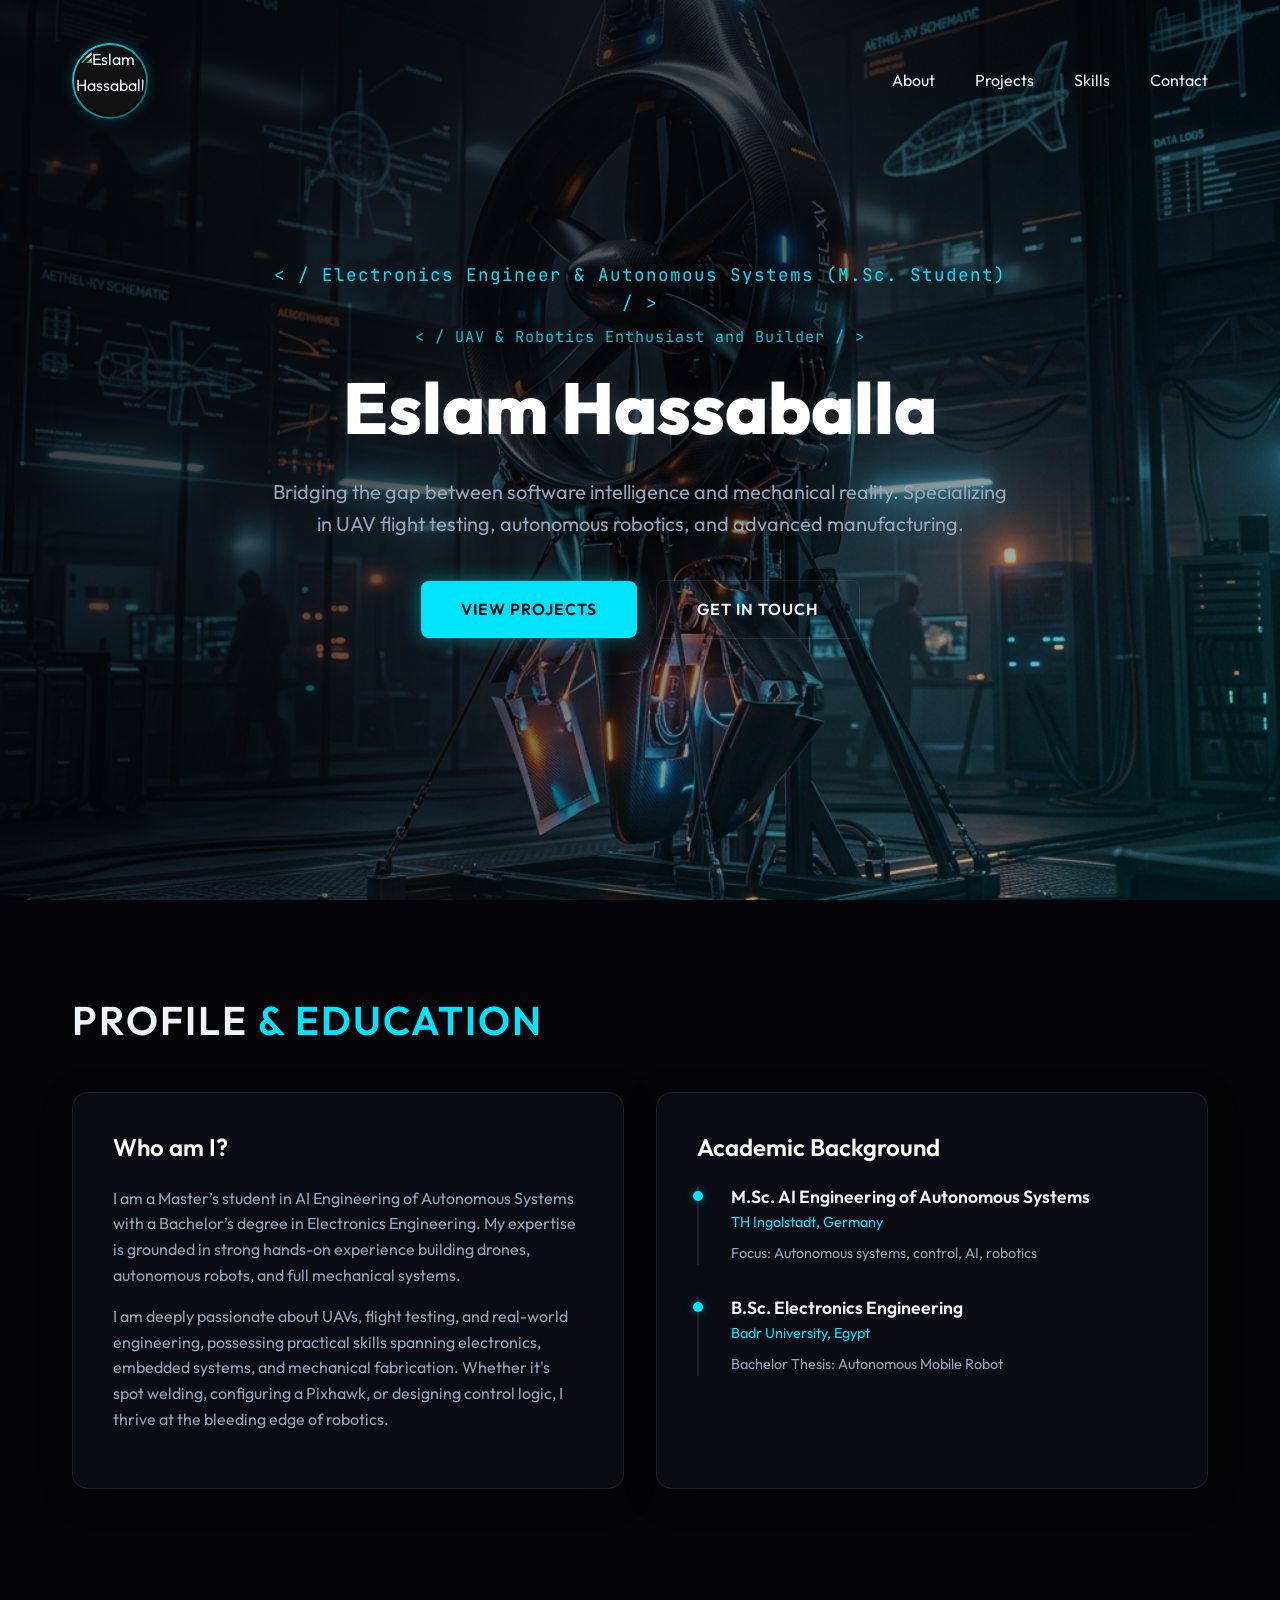
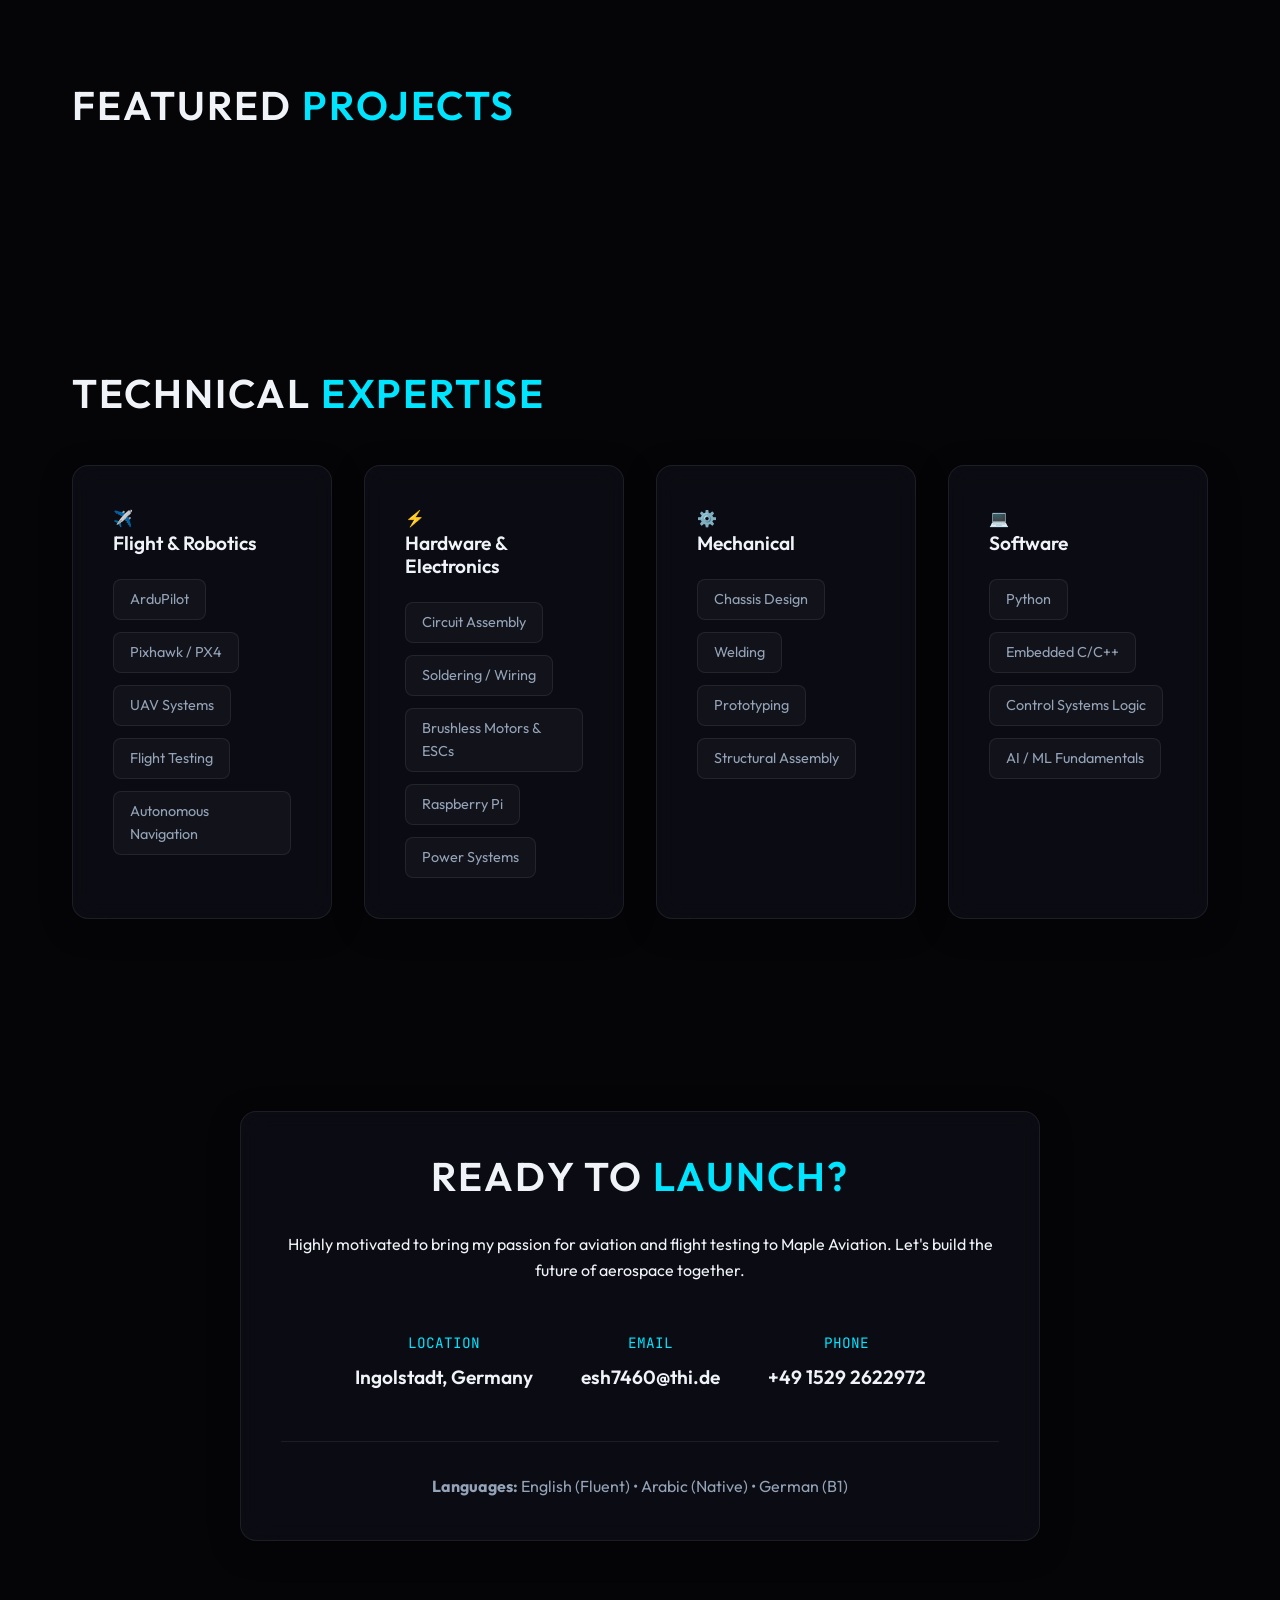
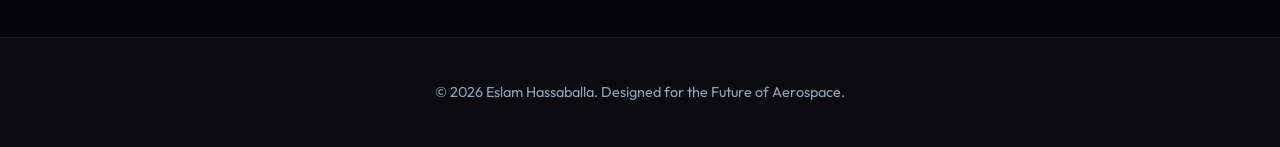
==== index.html @ fe0d01cb "Sync manual hero subtitle refinement" ====
<!DOCTYPE html>
<html lang="en">

<head>
    <meta charset="UTF-8">
    <meta name="viewport" content="width=device-width, initial-scale=1.0">
    <title>Eslam Hassaballa | Aerospace & AI Engineering Portfolio</title>
    <meta name="description"
        content="Portfolio of Eslam Hassaballa, AI Engineering of Autonomous Systems Master's student focusing on UAVs, robotics, and flight testing.">
    <!-- Google Fonts -->
    <link rel="preconnect" href="https://fonts.googleapis.com">
    <link rel="preconnect" href="https://fonts.gstatic.com" crossorigin>
    <link
        href="https://fonts.googleapis.com/css2?family=Outfit:wght@300;400;600;800&family=JetBrains+Mono:wght@400;700&display=swap"
        rel="stylesheet">
    <link rel="stylesheet" href="styles.css?v=3">

    <!-- Supabase SDK -->
    <script src="https://cdn.jsdelivr.net/npm/@supabase/supabase-js@2"></script>
</head>

<body>

    <!-- Navigation -->
    <nav class="navbar">
        <div class="nav-container">
            <div class="nav-profile-container" id="profileToggle">
                <a href="#" class="nav-profile">
                    <img src="assets/profile.jpg" alt="Eslam Hassaballa" class="profile-img">
                </a>
                
                <!-- Profile Popup -->
                <div id="profilePopup" class="profile-popup glass">
                    <div class="popup-header">
                        <div class="popup-avatar">
                            <img src="assets/profile.jpg" alt="Avatar" class="profile-img">
                        </div>
                        <div class="popup-title">
                            <h4 id="popName">Eslam Hassaballa</h4>
                            <p id="popRole">Aerospace & AI Engineer</p>
                        </div>
                    </div>
                    <div class="popup-body">
                        <p id="popBio">Master student in AI Engineering of Autonomous Systems.</p>
                        <div class="popup-socials">
                            <a href="#" target="_blank">LinkedIn</a>
                            <a href="#" target="_blank">GitHub</a>
                        </div>
                    </div>
                </div>
            </div>

            <ul class="nav-links">
                <li><a href="#about">About</a></li>
                <li><a href="#projects">Projects</a></li>
                <li><a href="#skills">Skills</a></li>
                <li><a href="#contact">Contact</a></li>
            </ul>
            <div class="mobile-menu-btn">
                <div class="bar"></div>
                <div class="bar"></div>
                <div class="bar"></div>
            </div>
        </div>
    </nav>

    <!-- Hero Section -->
    <header class="hero" id="home">
        <div class="hero-overlay"></div>
        <div class="hero-content animate-on-scroll">
            <p class="subtitle">&lt; / Electronics Engineer & Autonomous Systems (M.Sc. Student) / &gt;</p>
            <p class="subtitle" style="font-size: 0.95rem; margin-top: -0.5rem; opacity: 0.85;">&lt; / UAV & Robotics Enthusiast and Builder / &gt;</p>
            <h1 class="glitch-text">Eslam Hassaballa</h1>
            <p class="description">
                Bridging the gap between software intelligence and mechanical reality. Specializing in UAV flight
                testing, autonomous robotics, and advanced manufacturing.
            </p>
            <div class="hero-cta">
                <a href="#projects" class="btn btn-primary">View Projects</a>
                <a href="#contact" class="btn btn-secondary">Get In Touch</a>
            </div>
        </div>
    </header>

    <!-- About Section -->
    <section class="about" id="about">
        <div class="container animate-on-scroll fade-up">
            <h2 class="section-title">Profile <span>& Education</span></h2>
            <div class="about-grid">
                <div class="about-text card glass">
                    <h3>Who am I?</h3>
                    <p>I am a Master’s student in AI Engineering of Autonomous Systems with a Bachelor’s degree in
                        Electronics Engineering. My expertise is grounded in strong hands-on experience building drones,
                        autonomous robots, and full mechanical systems.</p>
                    <p>I am deeply passionate about UAVs, flight testing, and real-world engineering, possessing
                        practical skills spanning electronics, embedded systems, and mechanical fabrication. Whether
                        it's spot welding, configuring a Pixhawk, or designing control logic, I thrive at the bleeding
                        edge of robotics.</p>
                </div>
                <div class="education-timeline card glass">
                    <h3>Academic Background</h3>
                    <div class="timeline-item">
                        <div class="timeline-dot"></div>
                        <h4>M.Sc. AI Engineering of Autonomous Systems</h4>
                        <p class="institution">TH Ingolstadt, Germany</p>
                        <p class="focus">Focus: Autonomous systems, control, AI, robotics</p>
                    </div>
                    <div class="timeline-item">
                        <div class="timeline-dot"></div>
                        <h4>B.Sc. Electronics Engineering</h4>
                        <p class="institution">Badr University, Egypt</p>
                        <p class="focus">Bachelor Thesis: Autonomous Mobile Robot</p>
                    </div>
                </div>
            </div>
        </div>
    </section>

    <!-- Projects Section -->
    <section class="projects" id="projects">
        <div class="container">
            <h2 class="section-title animate-on-scroll fade-up">Featured <span>Projects</span></h2>
            <div class="project-grid" id="projectGrid">
                <!-- Projects will be dynamically injected here by script.js -->
            </div>
        </div>
    </section>

    <!-- Skills Section -->
    <section class="skills" id="skills">
        <div class="container animate-on-scroll fade-up">
            <h2 class="section-title">Technical <span>Expertise</span></h2>
            <div class="skills-container">

                <div class="skill-category card glass">
                    <div class="skill-icon">✈️</div>
                    <h3>Flight & Robotics</h3>
                    <div class="skill-tags">
                        <span class="tag">ArduPilot</span>
                        <span class="tag">Pixhawk / PX4</span>
                        <span class="tag">UAV Systems</span>
                        <span class="tag">Flight Testing</span>
                        <span class="tag">Autonomous Navigation</span>
                    </div>
                </div>

                <div class="skill-category card glass">
                    <div class="skill-icon">⚡</div>
                    <h3>Hardware & Electronics</h3>
                    <div class="skill-tags">
                        <span class="tag">Circuit Assembly</span>
                        <span class="tag">Soldering / Wiring</span>
                        <span class="tag">Brushless Motors & ESCs</span>
                        <span class="tag">Raspberry Pi</span>
                        <span class="tag">Power Systems</span>
                    </div>
                </div>

                <div class="skill-category card glass">
                    <div class="skill-icon">⚙️</div>
                    <h3>Mechanical</h3>
                    <div class="skill-tags">
                        <span class="tag">Chassis Design</span>
                        <span class="tag">Welding</span>
                        <span class="tag">Prototyping</span>
                        <span class="tag">Structural Assembly</span>
                    </div>
                </div>

                <div class="skill-category card glass">
                    <div class="skill-icon">💻</div>
                    <h3>Software</h3>
                    <div class="skill-tags">
                        <span class="tag">Python</span>
                        <span class="tag">Embedded C/C++</span>
                        <span class="tag">Control Systems Logic</span>
                        <span class="tag">AI / ML Fundamentals</span>
                    </div>
                </div>

            </div>
        </div>
    </section>

    <!-- Contact Section -->
    <section class="contact" id="contact">
        <div class="container animate-on-scroll fade-up">
            <div class="contact-card card glass">
                <h2 class="section-title" style="margin-bottom: 2rem;">Ready to <span>Launch?</span></h2>
                <p>Highly motivated to bring my passion for aviation and flight testing to Maple Aviation. Let's build
                    the future of aerospace together.</p>

                <div class="contact-info">
                    <div class="contact-item">
                        <span class="label">Location</span>
                        <span class="value">Ingolstadt, Germany</span>
                    </div>
                    <div class="contact-item">
                        <span class="label">Email</span>
                        <span class="value"><a href="mailto:esh7460@thi.de">esh7460@thi.de</a></span>
                    </div>
                    <div class="contact-item">
                        <span class="label">Phone</span>
                        <span class="value">+49 1529 2622972</span>
                    </div>
                </div>

                <div class="languages">
                    <span><strong>Languages:</strong> English (Fluent) • Arabic (Native) • German (B1)</span>
                </div>
            </div>
        </div>
    </section>

    <!-- Project Modal -->
    <div class="project-modal" id="projectModal">
        <div class="modal-content glass">
            <span class="close-modal" id="closeModal">&times;</span>
            <div class="modal-carousel" id="modalCarousel">
                <!-- Images will be injected here -->
            </div>
            <div class="modal-body">
                <h2 id="modalTitle">Project Title</h2>
                <div class="modal-tags" id="modalTags"></div>
                <div class="modal-description" id="modalDescription"></div>
            </div>
        </div>
    </div>

    <footer>
        <div class="container">
            <p>&copy; 2026 Eslam Hassaballa. Designed for the Future of Aerospace.</p>
        </div>
    </footer>

    <script src="script.js?v=3"></script>
</body>

</html>
---- styles.css ----
:root {
    --bg-color: #050508;
    --bg-secondary: #0a0a10;
    --primary: #00e5ff;
    --primary-glow: rgba(0, 229, 255, 0.4);
    --secondary: #ff5500;
    --text-main: #f0f4f8;
    --text-muted: #94a3b8;
    --glass-bg: rgba(16, 18, 27, 0.6);
    --glass-border: rgba(255, 255, 255, 0.08);
    --font-sans: 'Outfit', sans-serif;
    --font-mono: 'JetBrains Mono', monospace;
}

* {
    margin: 0;
    padding: 0;
    box-sizing: border-box;
}

html {
    scroll-behavior: smooth;
    font-size: 16px;
}

body {
    background-color: var(--bg-color);
    color: var(--text-main);
    font-family: var(--font-sans);
    line-height: 1.6;
    overflow-x: hidden;
}

a {
    text-decoration: none;
    color: inherit;
    transition: all 0.3s ease;
}

/* Typography */
h1,
h2,
h3,
h4 {
    line-height: 1.2;
    font-weight: 600;
}

.section-title {
    font-size: 2.5rem;
    margin-bottom: 3rem;
    text-transform: uppercase;
    letter-spacing: 2px;
}

.section-title span {
    color: var(--primary);
    position: relative;
}

/* Layout Utilities */
.container {
    max-width: 1200px;
    margin: 0 auto;
    padding: 0 2rem;
}

section {
    padding: 6rem 0;
    position: relative;
}

/* Glassmorphism Classes */
.glass {
    background: var(--glass-bg);
    backdrop-filter: blur(12px);
    -webkit-backdrop-filter: blur(12px);
    border: 1px solid var(--glass-border);
    border-radius: 16px;
    box-shadow: 0 8px 32px rgba(0, 0, 0, 0.3);
}

.card {
    padding: 2.5rem;
    transition: transform 0.4s ease, border-color 0.4s ease, box-shadow 0.4s ease;
}

.card:hover {
    transform: translateY(-5px);
    border-color: rgba(0, 229, 255, 0.3);
    box-shadow: 0 10px 40px rgba(0, 229, 255, 0.1);
}

/* Navigation */
.navbar {
    position: fixed;
    top: 0;
    width: 100%;
    z-index: 100;
    padding: 2.7rem 0;
    transition: all 0.3s ease;
}

.navbar.scrolled {
    padding: 1.8rem 0; /* 1.8x larger than 1rem */
    background: rgba(5, 5, 8, 0.85);
    backdrop-filter: blur(10px);
    border-bottom: 1px solid var(--glass-border);
}

.nav-container {
    max-width: 1200px;
    margin: 0 auto;
    padding: 0 2rem;
    display: flex;
    justify-content: space-between;
    align-items: center;
}

.nav-profile-container {
    position: relative;
    display: flex;
    align-items: center;
}

.nav-profile {
    position: relative;
    display: flex;
    align-items: center;
    justify-content: center;
    width: 76px; /* 1.8x larger than 42px */
    height: 76px;
    border-radius: 50%;
    padding: 2px;
    background: linear-gradient(135deg, var(--primary) 0%, #006064 100%);
    box-shadow: 0 0 15px rgba(0, 229, 255, 0.2);
    transition: all 0.3s cubic-bezier(0.175, 0.885, 0.32, 1.275);
    cursor: pointer;
}

.nav-profile:hover {
    transform: scale(1.05);
    box-shadow: 0 0 25px var(--primary-glow);
}

.profile-img {
    width: 100%;
    height: 100%;
    border-radius: 50%;
    object-fit: cover;
    background: #111;
    border: 2px solid var(--bg-color);
}

/* Profile Popup Styles */
.profile-popup {
    position: absolute;
    top: calc(100% + 15px);
    left: 50%;
    transform: translateX(-50%) translateY(10px);
    width: 280px;
    padding: 1.5rem;
    border-radius: 16px;
    visibility: hidden;
    opacity: 0;
    transition: all 0.3s cubic-bezier(0.4, 0, 0.2, 1);
    z-index: 1000;
    text-align: left;
    pointer-events: none;
}

.nav-profile-container.active .profile-popup {
    visibility: visible;
    opacity: 1;
    transform: translateX(-50%) translateY(0);
    pointer-events: auto;
}

.popup-header {
    display: flex;
    align-items: center;
    gap: 1rem;
    margin-bottom: 1rem;
    padding-bottom: 1rem;
    border-bottom: 1px solid var(--glass-border);
}

.popup-avatar {
    width: 50px;
    height: 50px;
    border-radius: 50%;
    overflow: hidden;
    border: 1px solid var(--primary);
}

.popup-title h4 {
    font-size: 1.1rem;
    color: white;
    margin: 0;
}

.popup-title p {
    font-size: 0.8rem;
    color: var(--primary);
    margin: 0;
}

.popup-body p {
    font-size: 0.9rem;
    color: var(--text-muted);
    line-height: 1.5;
    margin-bottom: 1rem;
}

.popup-socials {
    display: flex;
    gap: 1rem;
}

.popup-socials a {
    font-size: 0.8rem;
    color: var(--text-main);
    text-decoration: none;
    padding: 0.4rem 0.8rem;
    background: rgba(255, 255, 255, 0.05);
    border-radius: 6px;
    transition: all 0.2s ease;
}

.popup-socials a:hover {
    background: var(--primary);
    color: var(--bg-color);
}

.nav-links {
    display: flex;
    list-style: none;
    gap: 2.5rem;
}

.nav-links a {
    font-size: 1rem;
    font-weight: 400;
    position: relative;
}

.nav-links a::after {
    content: '';
    position: absolute;
    bottom: -5px;
    left: 0;
    width: 0;
    height: 2px;
    background: var(--primary);
    transition: width 0.3s ease;
}

.nav-links a:hover::after,
.nav-links a.active::after {
    width: 100%;
}

.mobile-menu-btn {
    display: none;
    cursor: pointer;
}

.bar {
    width: 25px;
    height: 2px;
    background: white;
    margin: 5px 0;
    transition: 0.3s;
}

/* Hero Section */
.hero {
    height: 100vh;
    display: flex;
    align-items: center;
    position: relative;
    background-image: url('assets/hero_bg.png');
    background-size: cover;
    background-position: center;
    background-attachment: fixed;
}

.hero-overlay {
    position: absolute;
    top: 0;
    left: 0;
    width: 100%;
    height: 100%;
    background: linear-gradient(135deg, rgba(5, 5, 8, 0.9) 0%, rgba(5, 5, 8, 0.6) 50%, rgba(0, 229, 255, 0.1) 100%);
    z-index: 1;
}

.hero-content {
    position: relative;
    z-index: 2;
    max-width: 800px;
    margin: 0 auto;
    padding: 0 2rem;
    text-align: center;
}

.subtitle {
    font-family: var(--font-mono);
    color: var(--primary);
    font-size: 1.1rem;
    margin-bottom: 1rem;
    letter-spacing: 1px;
}

.hero h1 {
    font-size: 4.5rem;
    font-weight: 800;
    margin-bottom: 1.5rem;
    color: white;
    text-shadow: 0 0 20px rgba(255, 255, 255, 0.1);
}

.hero .description {
    font-size: 1.25rem;
    color: var(--text-muted);
    margin-bottom: 2.5rem;
}

.btn {
    display: inline-block;
    padding: 1rem 2.5rem;
    border-radius: 8px;
    font-weight: 600;
    text-transform: uppercase;
    letter-spacing: 1px;
    cursor: pointer;
}

.btn-primary {
    background: var(--primary);
    color: var(--bg-color);
    box-shadow: 0 0 20px var(--primary-glow);
}

.btn-primary:hover {
    background: #00c6dd;
    transform: translateY(-2px);
    box-shadow: 0 0 30px var(--primary-glow);
}

.btn-secondary {
    background: transparent;
    color: var(--text-main);
    border: 1px solid var(--glass-border);
    margin-left: 1rem;
}

.btn-secondary:hover {
    background: rgba(255, 255, 255, 0.05);
    border-color: rgba(255, 255, 255, 0.2);
}

/* About Section */
.about-grid {
    display: grid;
    grid-template-columns: 1fr 1fr;
    gap: 2rem;
}

.about-text h3,
.education-timeline h3 {
    font-size: 1.5rem;
    margin-bottom: 1.5rem;
    color: white;
}

.about-text p {
    margin-bottom: 1rem;
    color: var(--text-muted);
}

.timeline-item {
    position: relative;
    padding-left: 2rem;
    margin-bottom: 2rem;
    border-left: 2px solid var(--glass-border);
}

.timeline-dot {
    position: absolute;
    left: -6px;
    top: 5px;
    width: 10px;
    height: 10px;
    background: var(--primary);
    border-radius: 50%;
    box-shadow: 0 0 10px var(--primary-glow);
}

.timeline-item h4 {
    font-size: 1.1rem;
    margin-bottom: 0.25rem;
}

.institution {
    color: var(--primary);
    font-size: 0.9rem;
    margin-bottom: 0.5rem;
}

.focus {
    font-size: 0.9rem;
    color: var(--text-muted);
}

/* Projects Section */
.project-grid {
    display: grid;
    grid-template-columns: repeat(auto-fit, minmax(320px, 1fr));
    gap: 2rem;
}

.project-card {
    background: var(--bg-secondary);
    border-radius: 16px;
    overflow: hidden;
    border: 1px solid var(--glass-border);
    transition: all 0.4s ease;
}

.project-card:hover {
    transform: translateY(-10px);
    border-color: var(--primary);
}

.project-img {
    position: relative;
    height: 240px;
    overflow: hidden;
}

.project-img img {
    width: 100%;
    height: 100%;
    object-fit: cover;
    transition: transform 0.6s ease;
}

.project-card:hover .project-img img {
    transform: scale(1.05);
}

.project-overlay {
    position: absolute;
    bottom: 0;
    left: 0;
    width: 100%;
    padding: 1rem;
    background: linear-gradient(transparent, rgba(0, 0, 0, 0.8));
    display: flex;
    gap: 0.5rem;
}

.project-overlay span {
    background: rgba(0, 229, 255, 0.2);
    border: 1px solid rgba(0, 229, 255, 0.3);
    color: var(--primary);
    padding: 0.25rem 0.75rem;
    border-radius: 20px;
    font-size: 0.75rem;
    font-family: var(--font-mono);
}

.project-info {
    padding: 1.5rem;
}

.project-info h3 {
    font-size: 1.25rem;
    margin-bottom: 1rem;
}

.project-info p {
    color: var(--text-muted);
    font-size: 0.95rem;
}

/* Skills Section */
.skills-container {
    display: grid;
    grid-template-columns: repeat(auto-fit, minmax(250px, 1fr));
    gap: 2rem;
}

.skill-category text-align: center;

.skill-icon {
    font-size: 2.5rem;
    margin-bottom: 1rem;
    color: var(--primary);
}

.skill-category h3 {
    margin-bottom: 1.5rem;
    font-size: 1.2rem;
}

.skill-tags {
    display: flex;
    flex-wrap: wrap;
    gap: 0.75rem;
}

.tag {
    background: rgba(255, 255, 255, 0.03);
    border: 1px solid var(--glass-border);
    padding: 0.5rem 1rem;
    border-radius: 8px;
    font-size: 0.9rem;
    color: var(--text-muted);
    transition: all 0.3s ease;
}

.tag:hover {
    background: rgba(0, 229, 255, 0.1);
    color: #fff;
    border-color: var(--primary);
}

/* Contact Section */
.contact-card {
    text-align: center;
    max-width: 800px;
    margin: 0 auto;
}

.contact-info {
    display: flex;
    justify-content: center;
    flex-wrap: wrap;
    gap: 3rem;
    margin: 3rem 0;
}

.contact-item {
    display: flex;
    flex-direction: column;
    align-items: center;
    gap: 0.5rem;
}

.contact-item .label {
    font-family: var(--font-mono);
    color: var(--primary);
    font-size: 0.9rem;
    text-transform: uppercase;
}

.contact-item .value {
    font-size: 1.2rem;
    font-weight: 600;
}

.contact-item a:hover {
    color: var(--primary);
}

.languages {
    margin-top: 2rem;
    padding-top: 2rem;
    border-top: 1px solid var(--glass-border);
    color: var(--text-muted);
}

footer {
    text-align: center;
    padding: 2.7rem 0;
    border-top: 1px solid var(--glass-border);
    color: var(--text-muted);
    font-size: 0.9rem;
    background: var(--bg-secondary);
}

/* Animations */
.animate-on-scroll {
    opacity: 0;
    transition: all 0.8s cubic-bezier(0.16, 1, 0.3, 1);
}

.fade-up {
    transform: translateY(40px);
}

.slide-up {
    transform: translateY(60px);
    transition-delay: calc(var(--delay) * 150ms);
}

.animate-on-scroll.in-view {
    opacity: 1;
    transform: translateY(0);
}

/* Project Modal */
.project-modal {
    position: fixed;
    top: 0;
    left: 0;
    width: 100vw;
    height: 100vh;
    background: rgba(0, 0, 0, 0.85);
    z-index: 1000;
    display: flex;
    justify-content: center;
    align-items: center;
    opacity: 0;
    pointer-events: none;
    transition: opacity 0.4s ease;
    padding: 2rem;
}

.project-modal.active {
    opacity: 1;
    pointer-events: auto;
}

.project-modal .modal-content {
    position: relative;
    width: 100%;
    max-width: 900px;
    max-height: 90vh;
    overflow-y: auto;
    background: var(--bg-secondary);
    border-radius: 16px;
    transform: translateY(20px);
    transition: transform 0.4s ease;
}

.project-modal.active .modal-content {
    transform: translateY(0);
}

.close-modal {
    position: absolute;
    top: 1.5rem;
    right: 1.5rem;
    font-size: 2rem;
    color: var(--text-muted);
    cursor: pointer;
    z-index: 10;
    line-height: 1;
    transition: color 0.3s ease;
    background: rgba(0, 0, 0, 0.5);
    border-radius: 50%;
    width: 40px;
    height: 40px;
    display: flex;
    justify-content: center;
    align-items: center;
}

.close-modal:hover {
    color: var(--primary);
}

.modal-carousel {
    display: flex;
    overflow-x: auto;
    scroll-snap-type: x mandatory;
    scroll-behavior: smooth;
    height: 400px;
    -webkit-overflow-scrolling: touch;
}

.modal-carousel::-webkit-scrollbar {
    height: 8px;
}

.modal-carousel::-webkit-scrollbar-track {
    background: rgba(0, 0, 0, 0.2);
}

.modal-carousel::-webkit-scrollbar-thumb {
    background: var(--primary);
    border-radius: 4px;
}

.modal-carousel img,
.modal-carousel iframe {
    flex: 0 0 100%;
    width: 100%;
    height: 100%;
    object-fit: contain;
    background: #050508; /* Match theme background for gap areas */
    scroll-snap-align: start;
}

.modal-body {
    padding: 2rem;
}

.modal-body h2 {
    font-size: 2rem;
    margin-bottom: 1rem;
    color: white;
}

.modal-tags {
    margin-bottom: 1.5rem;
    display: flex;
    gap: 0.5rem;
    flex-wrap: wrap;
}

.modal-description {
    color: var(--text-muted);
    font-size: 1rem;
    line-height: 1.8;
}

.clickable-project {
    cursor: pointer;
}

.read-more {
    display: inline-block;
    margin-top: 1rem;
    color: var(--primary);
    font-family: var(--font-mono);
    font-size: 0.9rem;
    transition: transform 0.3s ease;
}

.project-card:hover .read-more {
    transform: translateX(5px);
}

/* Responsive */
@media (max-width: 992px) {
    .project-grid {
        grid-template-columns: repeat(2, 1fr);
    }
}

@media (max-width: 768px) {
    :root {
        --navbar-height: 80px;
    }

    .container {
        padding: 0 1.5rem;
    }

    .navbar {
        padding: 1.2rem 0; /* Scaled down for mobile */
    }

    .navbar.scrolled {
        padding: 0.8rem 0;
    }

    .nav-profile {
        width: 50px; /* Scaled down from 76px */
        height: 50px;
    }

    .nav-links {
        display: none;
        flex-direction: column;
        position: absolute;
        top: 100%;
        left: 0;
        width: 100%;
        background: rgba(5, 5, 8, 0.95);
        backdrop-filter: blur(15px);
        padding: 2rem;
        text-align: center;
        border-bottom: 1px solid var(--glass-border);
        gap: 2rem;
    }

    .nav-links.active {
        display: flex;
    }

    .mobile-menu-btn {
        display: block;
    }

    .hero h1 {
        font-size: 3rem;
    }

    .hero .description {
        font-size: 1.1rem;
    }

    .section-title {
        font-size: 2rem;
        margin-bottom: 2rem;
    }

    .about-grid {
        grid-template-columns: 1fr;
    }

    .skills-container {
        grid-template-columns: 1fr;
        gap: 1.5rem;
    }

    .project-grid {
        grid-template-columns: 1fr;
    }

    .contact-info {
        flex-direction: column;
        gap: 2rem;
    }

    .contact-card {
        padding: 2.5rem 1.5rem;
    }

    /* Profile Popup on Mobile */
    .profile-popup {
        position: fixed;
        bottom: 20px;
        top: auto;
        left: 50%;
        transform: translateX(-50%) translateY(20px);
        width: 90vw;
        max-width: 320px;
    }

    .nav-profile-container.active .profile-popup {
        transform: translateX(-50%) translateY(0);
    }

    /* Modal on Mobile */
    .modal-content {
        width: 95%;
        margin: 1rem;
        max-height: 85vh;
    }

    .modal-carousel {
        height: 250px;
    }

    .modal-body h2 {
        font-size: 1.5rem;
    }
}

@media (max-width: 480px) {
    .hero h1 {
        font-size: 2.5rem;
    }

    .hero-cta {
        flex-direction: column;
        gap: 1rem;
    }

    .btn {
        width: 100%;
        text-align: center;
    }
}
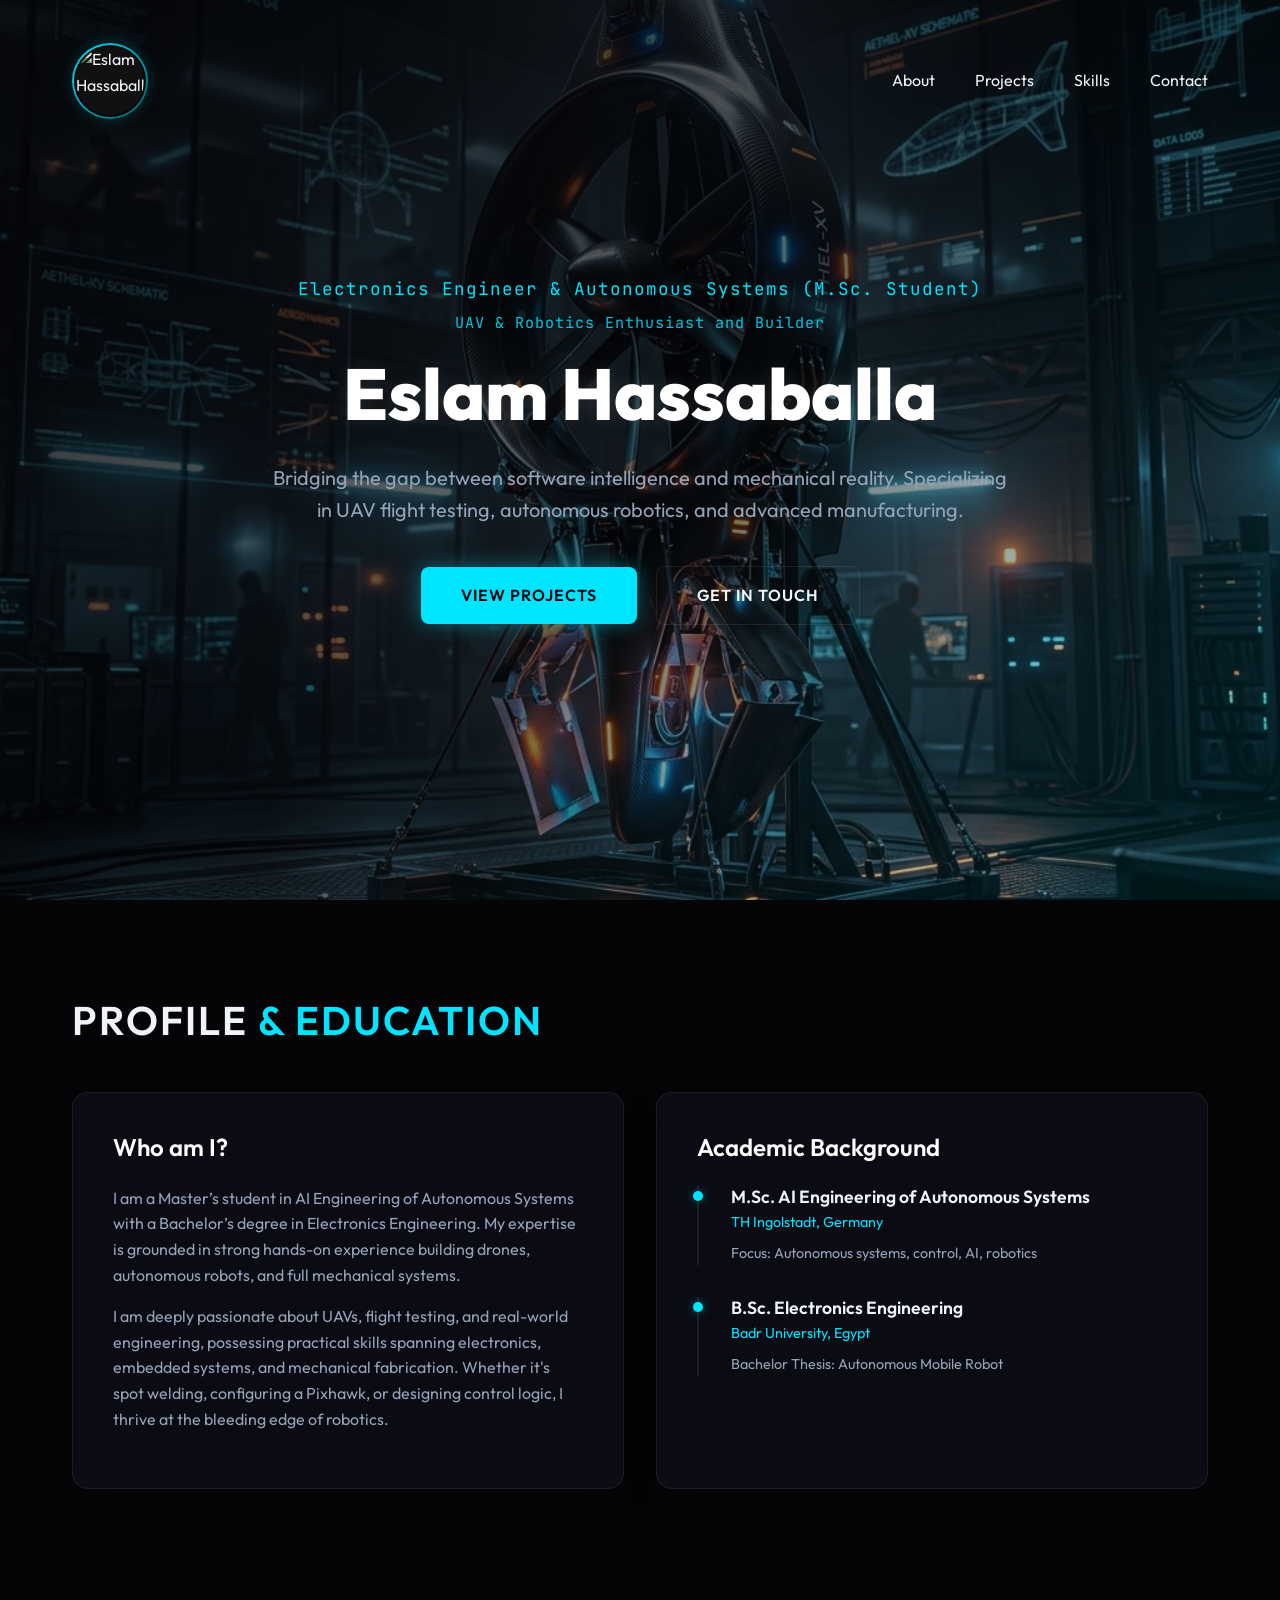
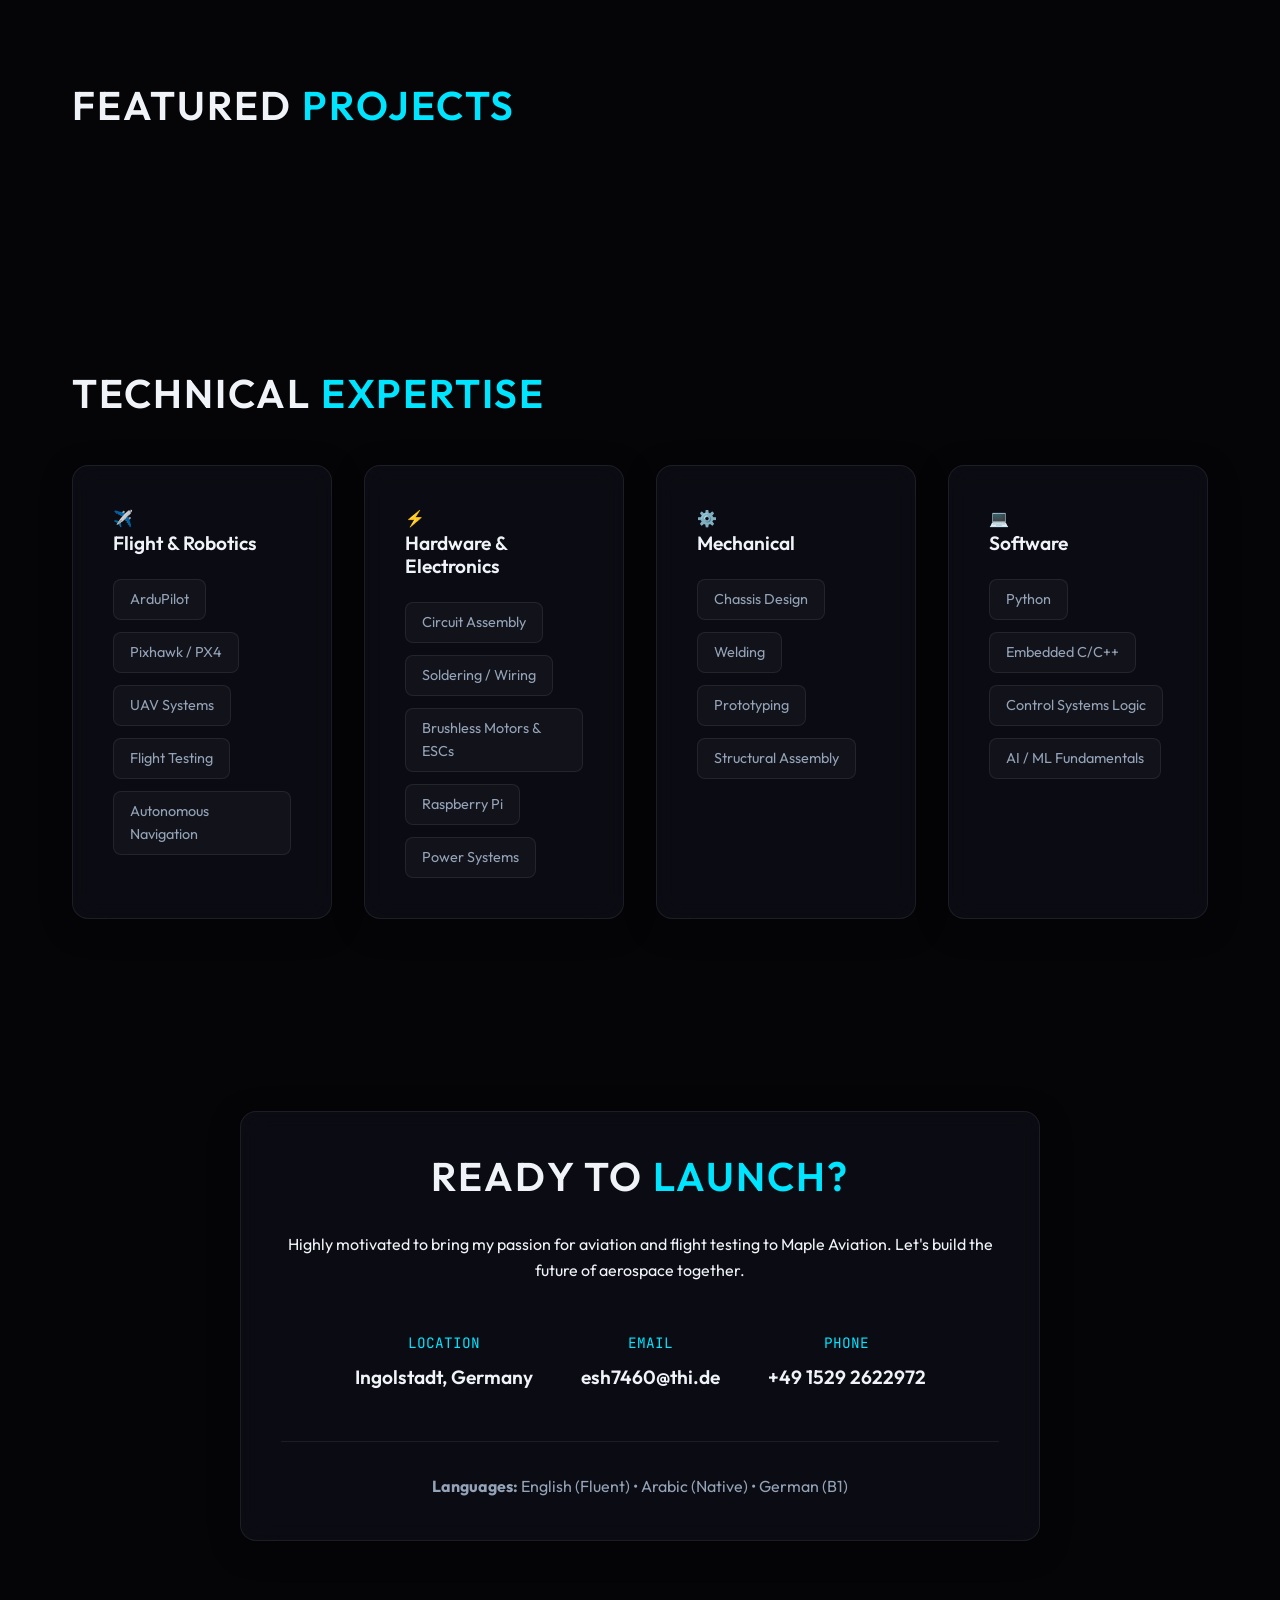
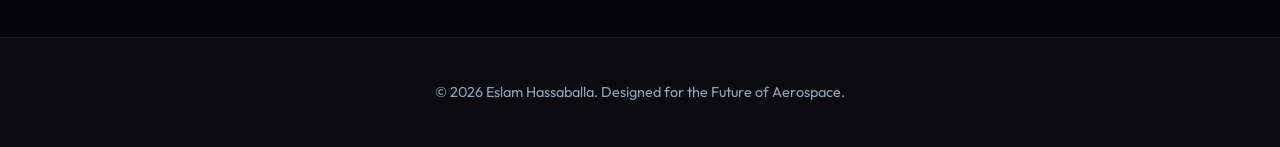
==== commit 3735943c: "Remove bracket notation from hero subtitles" ====
--- a/index.html
+++ b/index.html
@@ -68,8 +68,8 @@
     <header class="hero" id="home">
         <div class="hero-overlay"></div>
         <div class="hero-content animate-on-scroll">
-            <p class="subtitle">&lt; / Electronics Engineer & Autonomous Systems (M.Sc. Student) / &gt;</p>
-            <p class="subtitle" style="font-size: 0.95rem; margin-top: -0.5rem; opacity: 0.85;">&lt; / UAV & Robotics Enthusiast and Builder / &gt;</p>
+            <p class="subtitle">Electronics Engineer & Autonomous Systems (M.Sc. Student)</p>
+            <p class="subtitle" style="font-size: 0.95rem; margin-top: -0.5rem; opacity: 0.85;">UAV & Robotics Enthusiast and Builder</p>
             <h1 class="glitch-text">Eslam Hassaballa</h1>
             <p class="description">
                 Bridging the gap between software intelligence and mechanical reality. Specializing in UAV flight
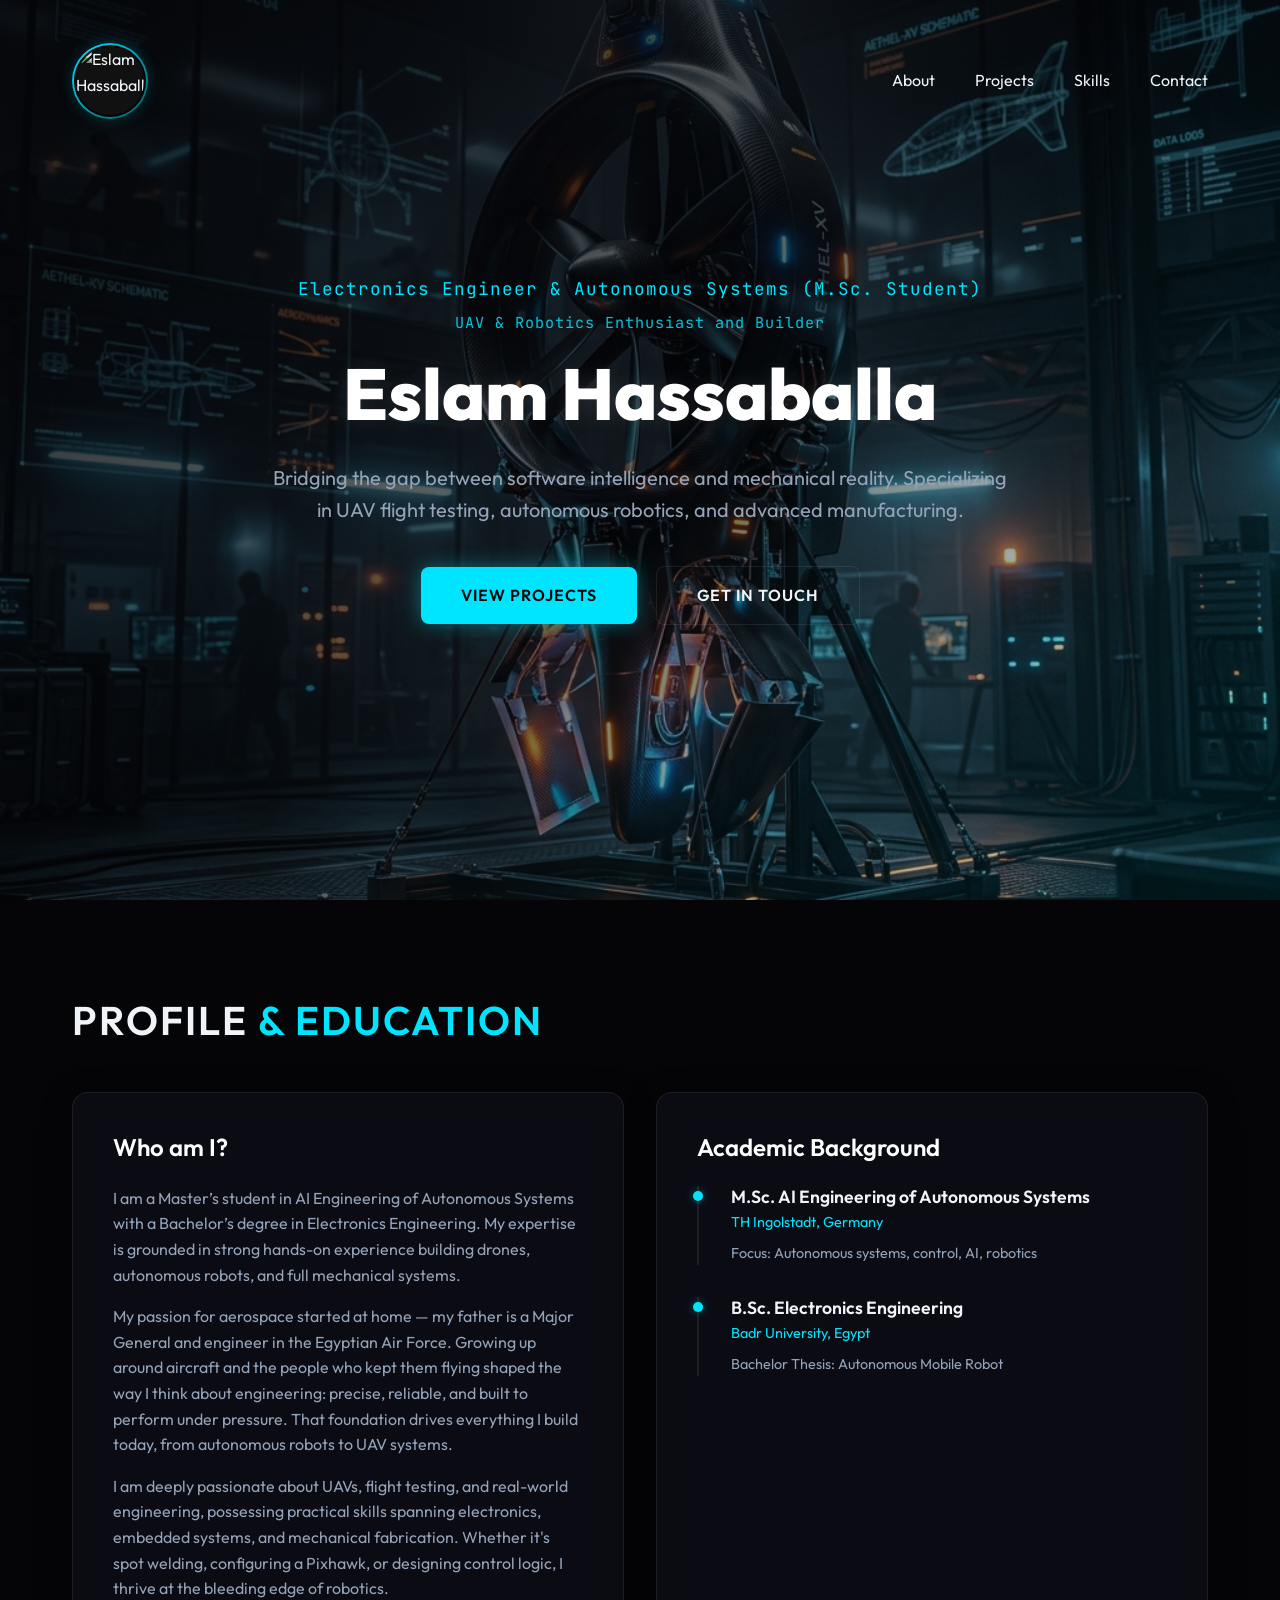
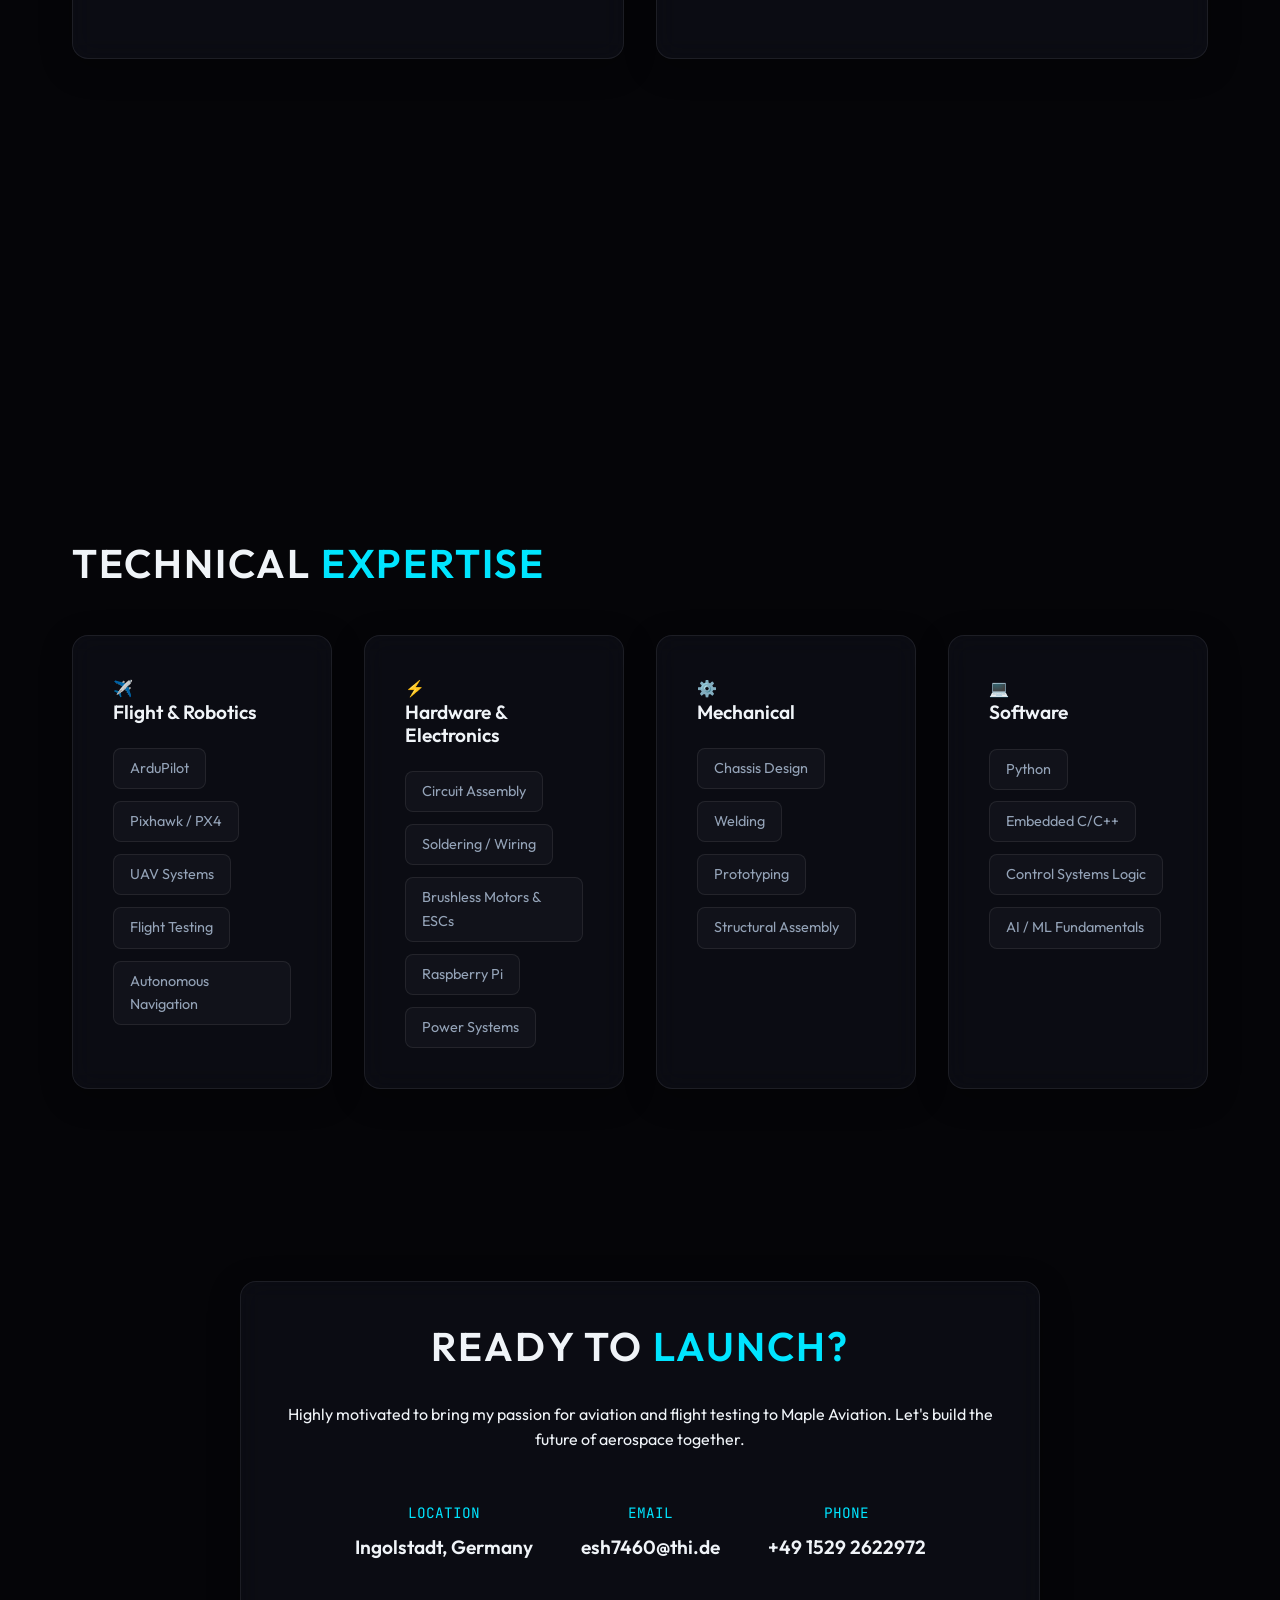
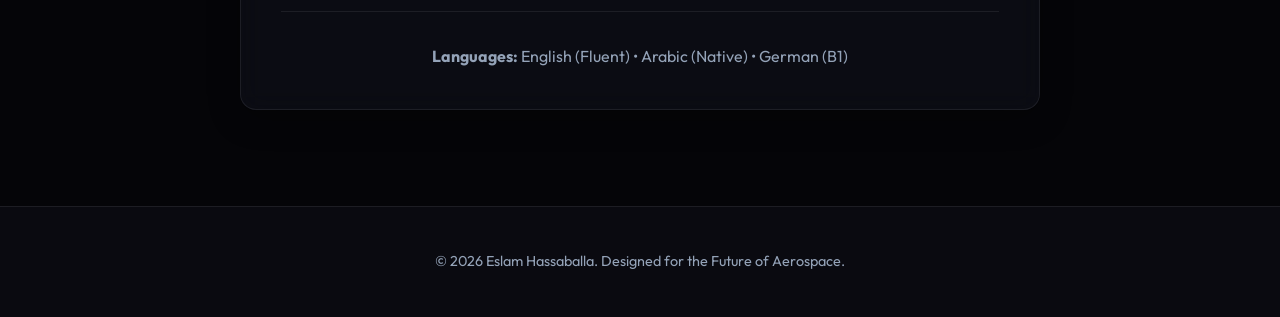
==== commit 7020ce6f: "Add personal aerospace background to About section" ====
--- a/index.html
+++ b/index.html
@@ -92,6 +92,7 @@
                     <p>I am a Master’s student in AI Engineering of Autonomous Systems with a Bachelor’s degree in
                         Electronics Engineering. My expertise is grounded in strong hands-on experience building drones,
                         autonomous robots, and full mechanical systems.</p>
+                    <p>My passion for aerospace started at home — my father is a Major General and engineer in the Egyptian Air Force. Growing up around aircraft and the people who kept them flying shaped the way I think about engineering: precise, reliable, and built to perform under pressure. That foundation drives everything I build today, from autonomous robots to UAV systems.</p>
                     <p>I am deeply passionate about UAVs, flight testing, and real-world engineering, possessing
                         practical skills spanning electronics, embedded systems, and mechanical fabrication. Whether
                         it's spot welding, configuring a Pixhawk, or designing control logic, I thrive at the bleeding
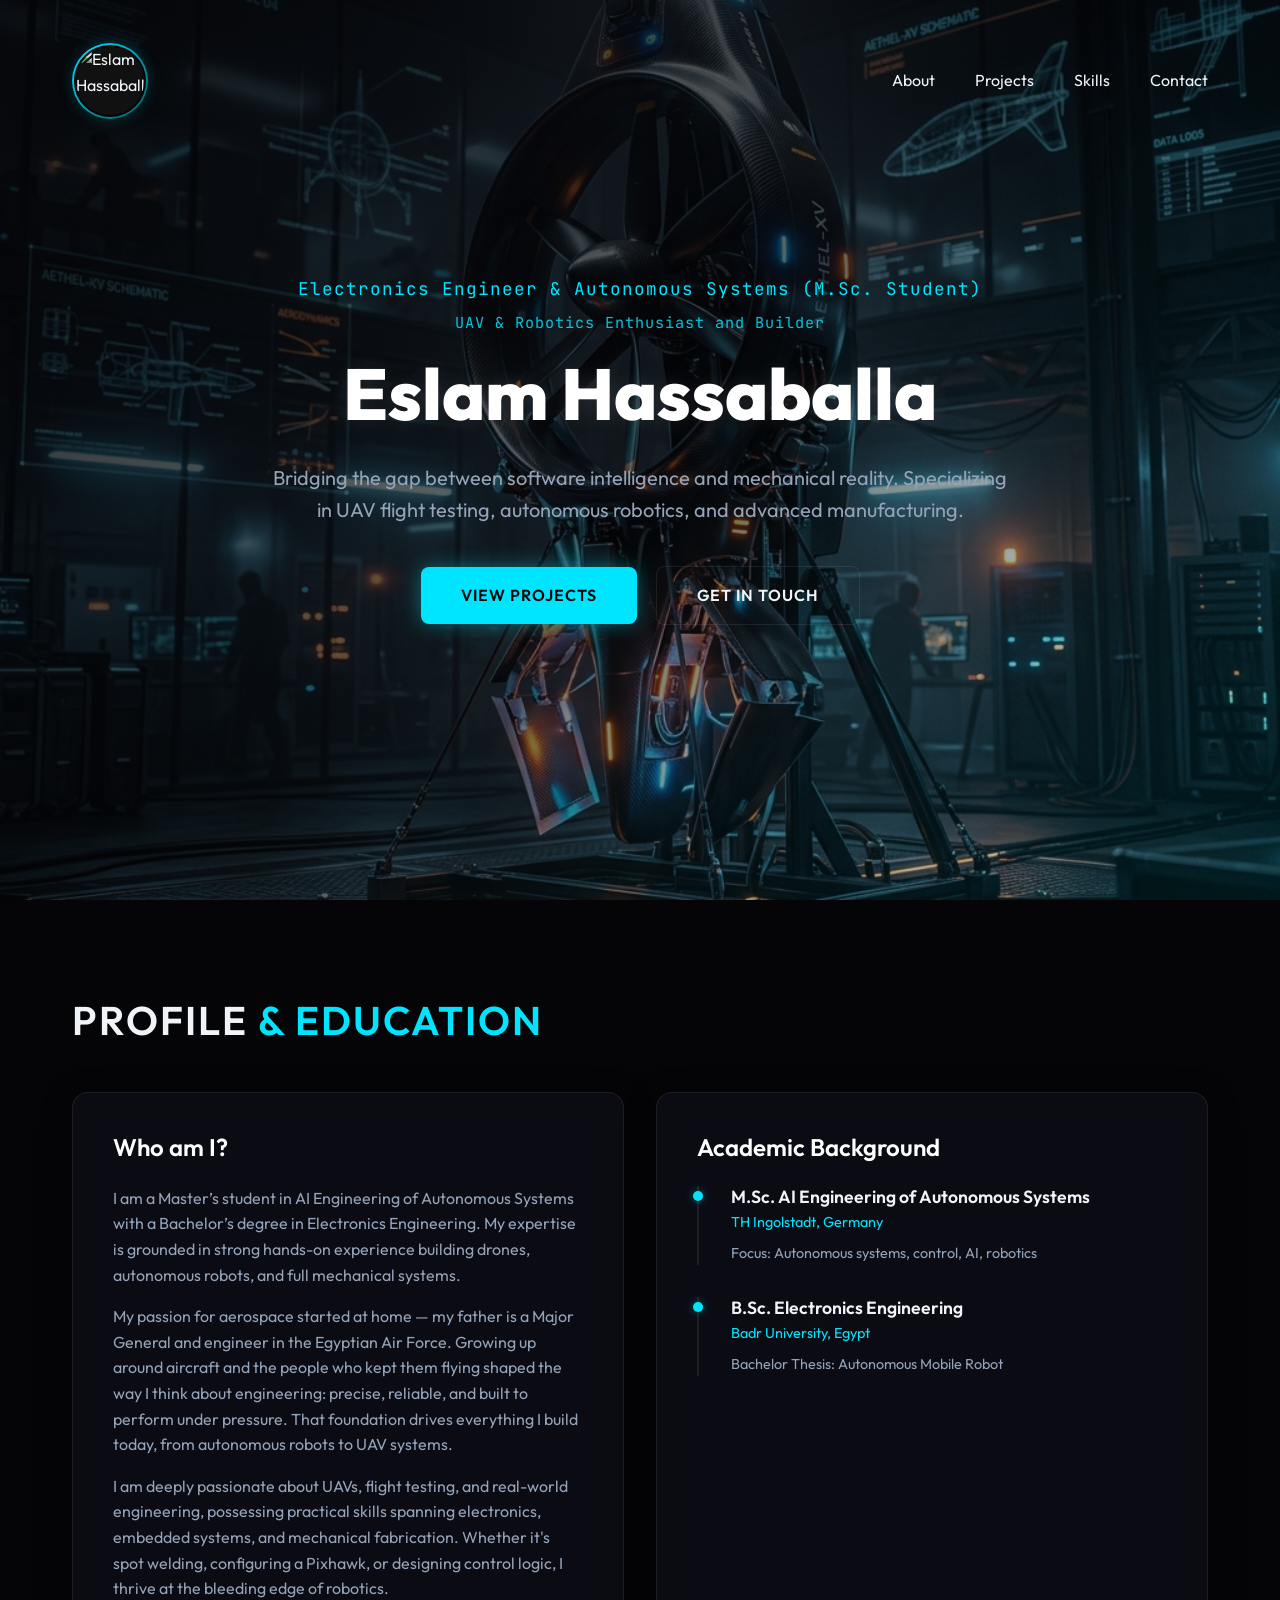
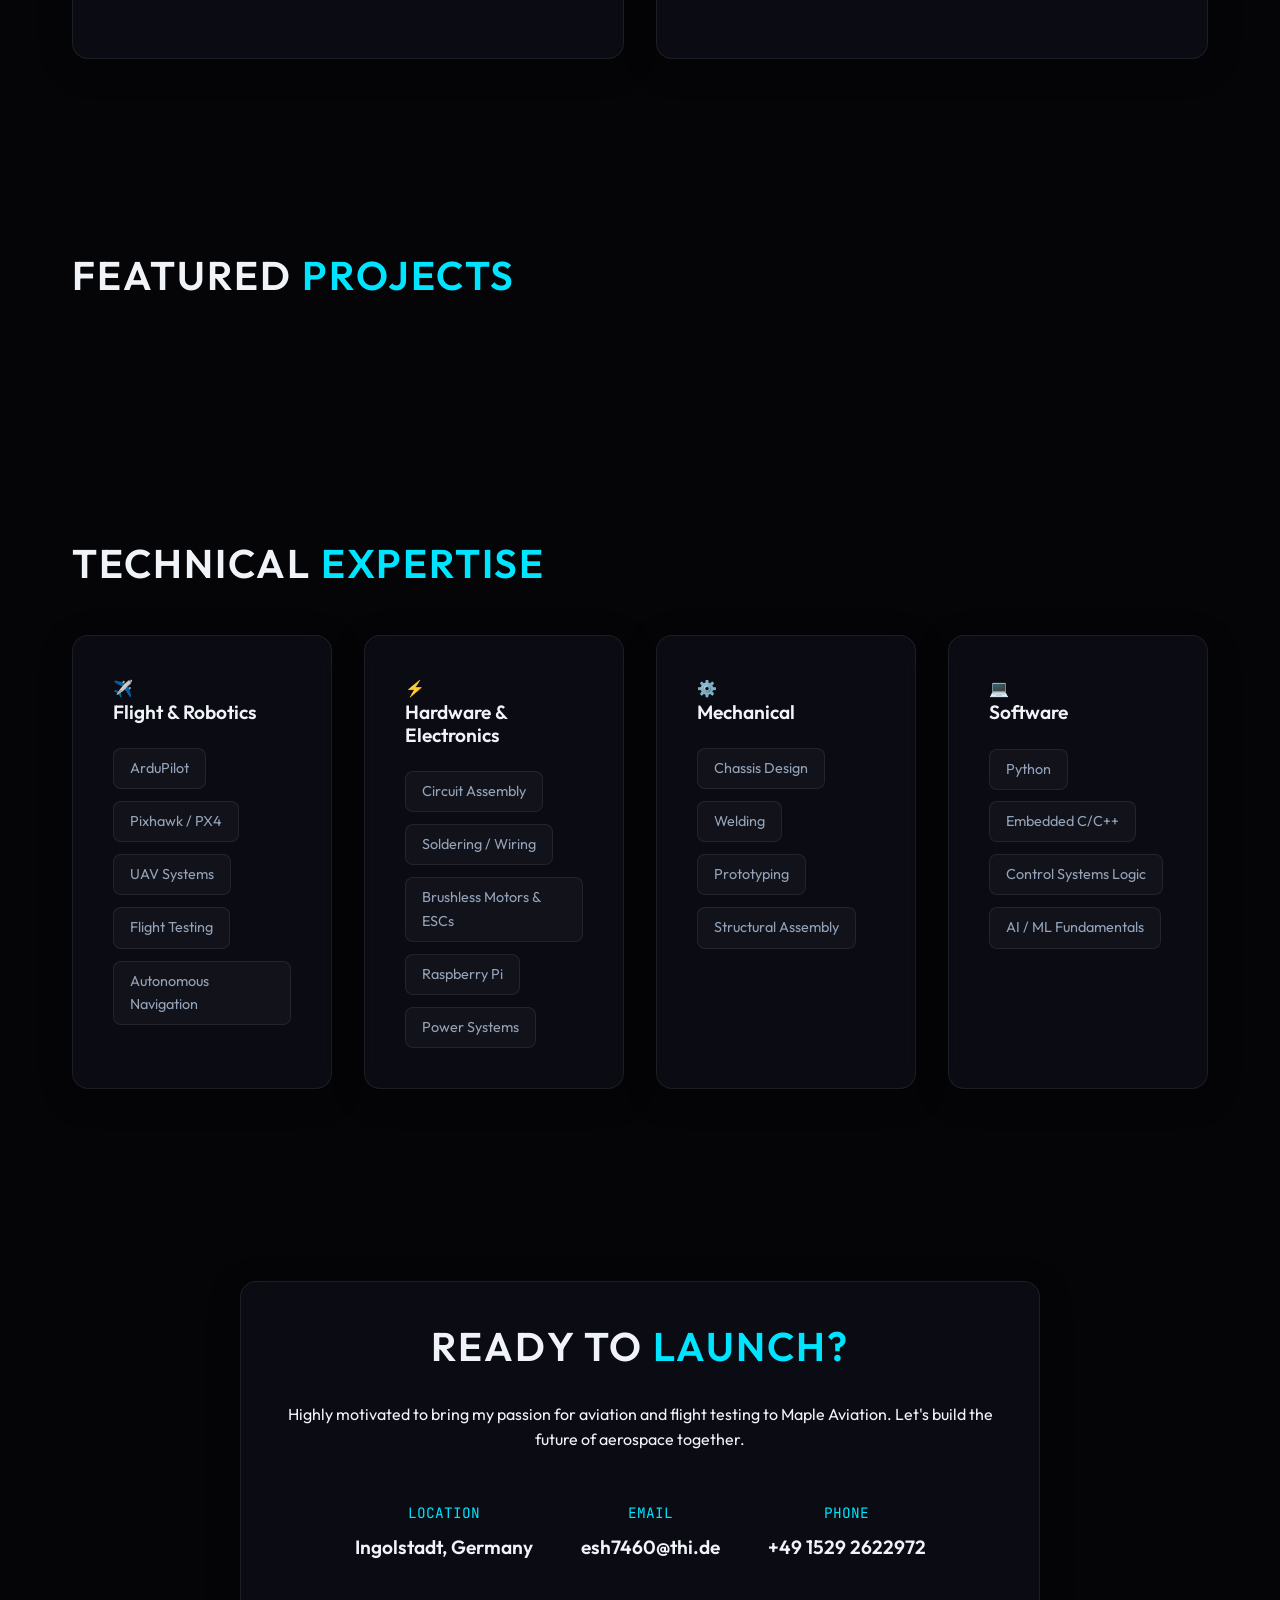
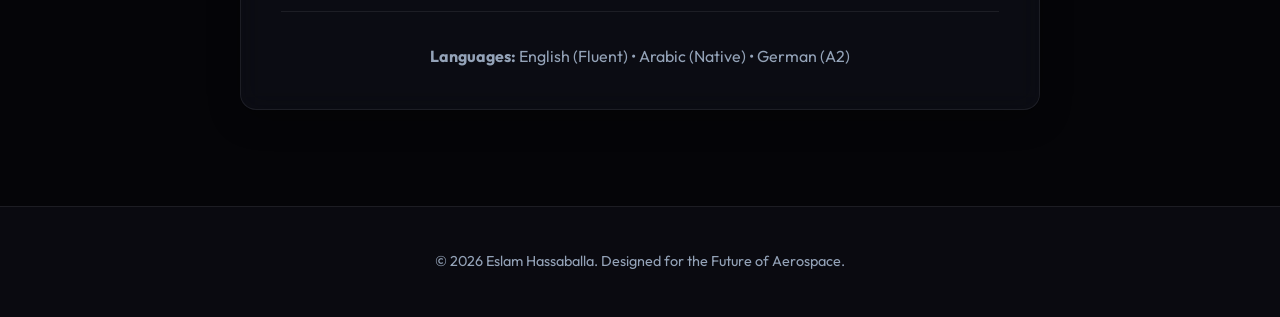
==== commit 37c2b202: "Update German language level to A2" ====
--- a/index.html
+++ b/index.html
@@ -207,7 +207,7 @@
                 </div>
 
                 <div class="languages">
-                    <span><strong>Languages:</strong> English (Fluent) • Arabic (Native) • German (B1)</span>
+                    <span><strong>Languages:</strong> English (Fluent) • Arabic (Native) • German (A2)</span>
                 </div>
             </div>
         </div>
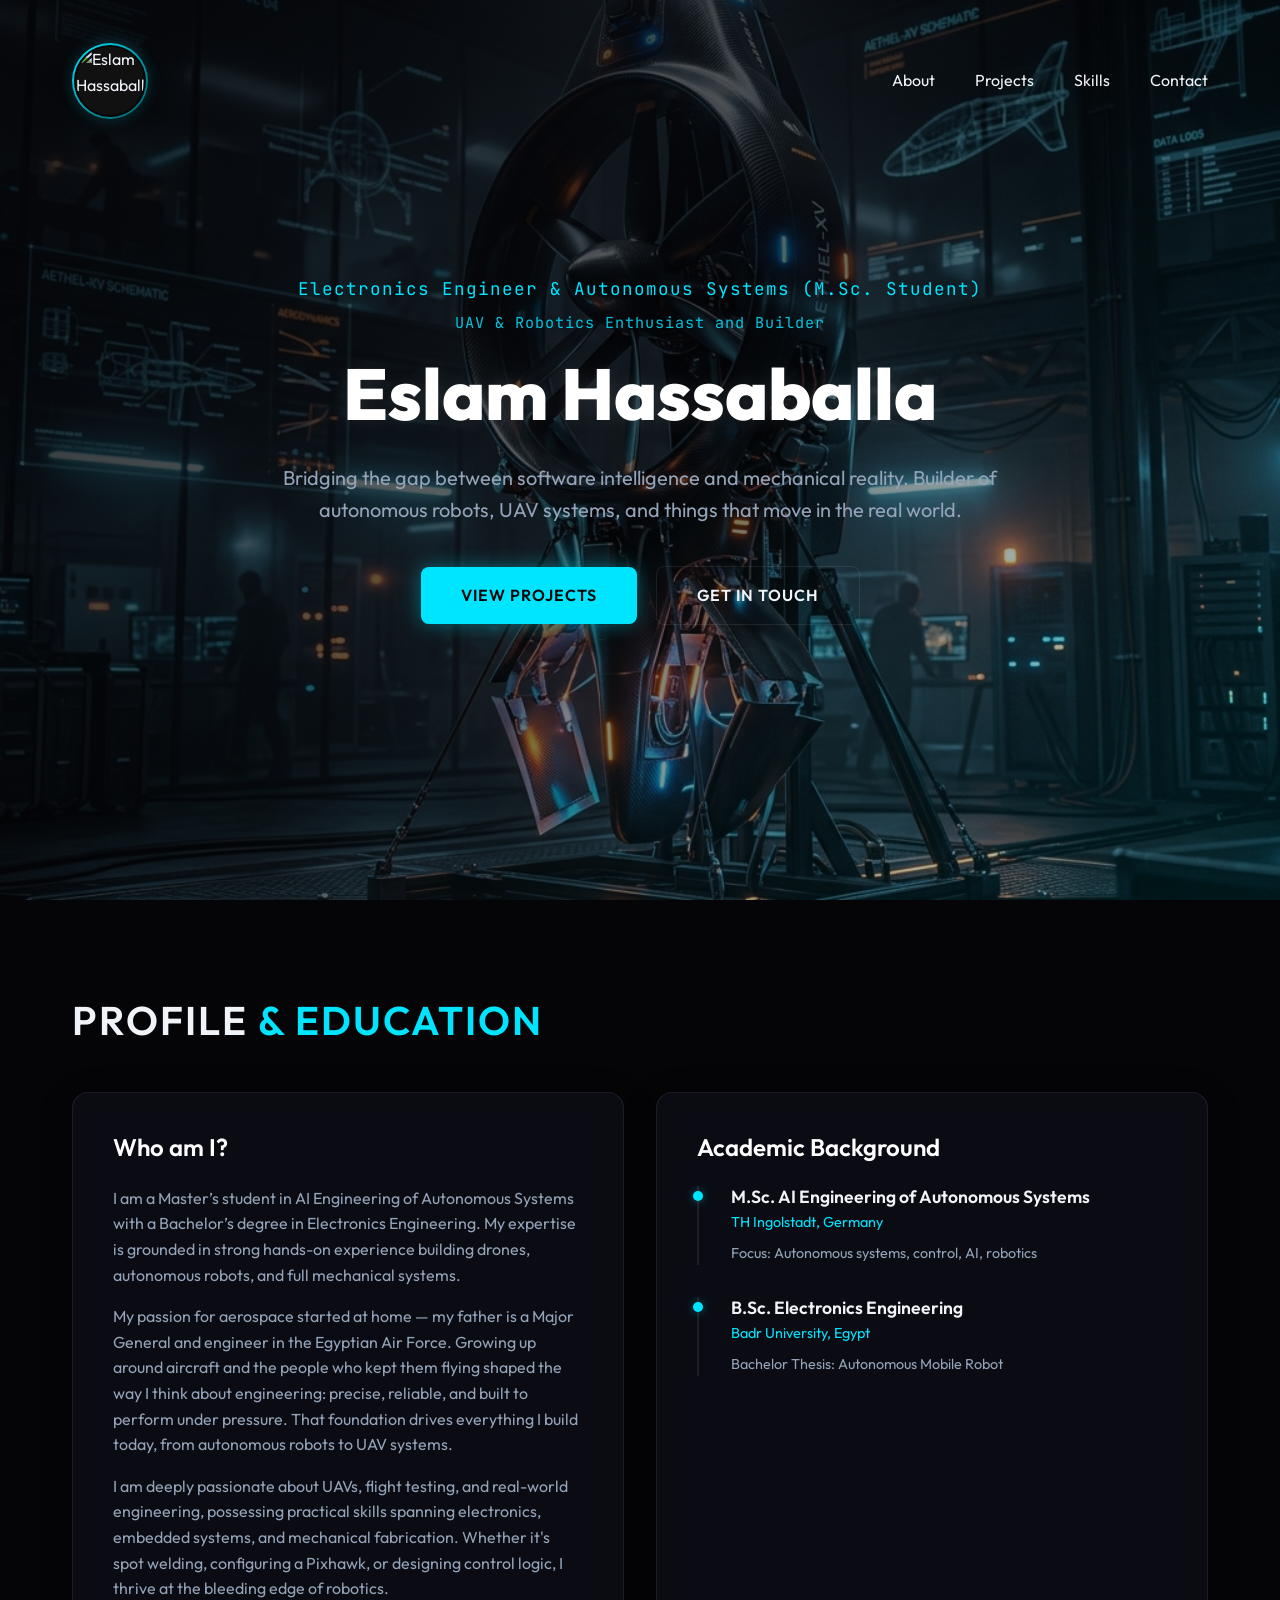
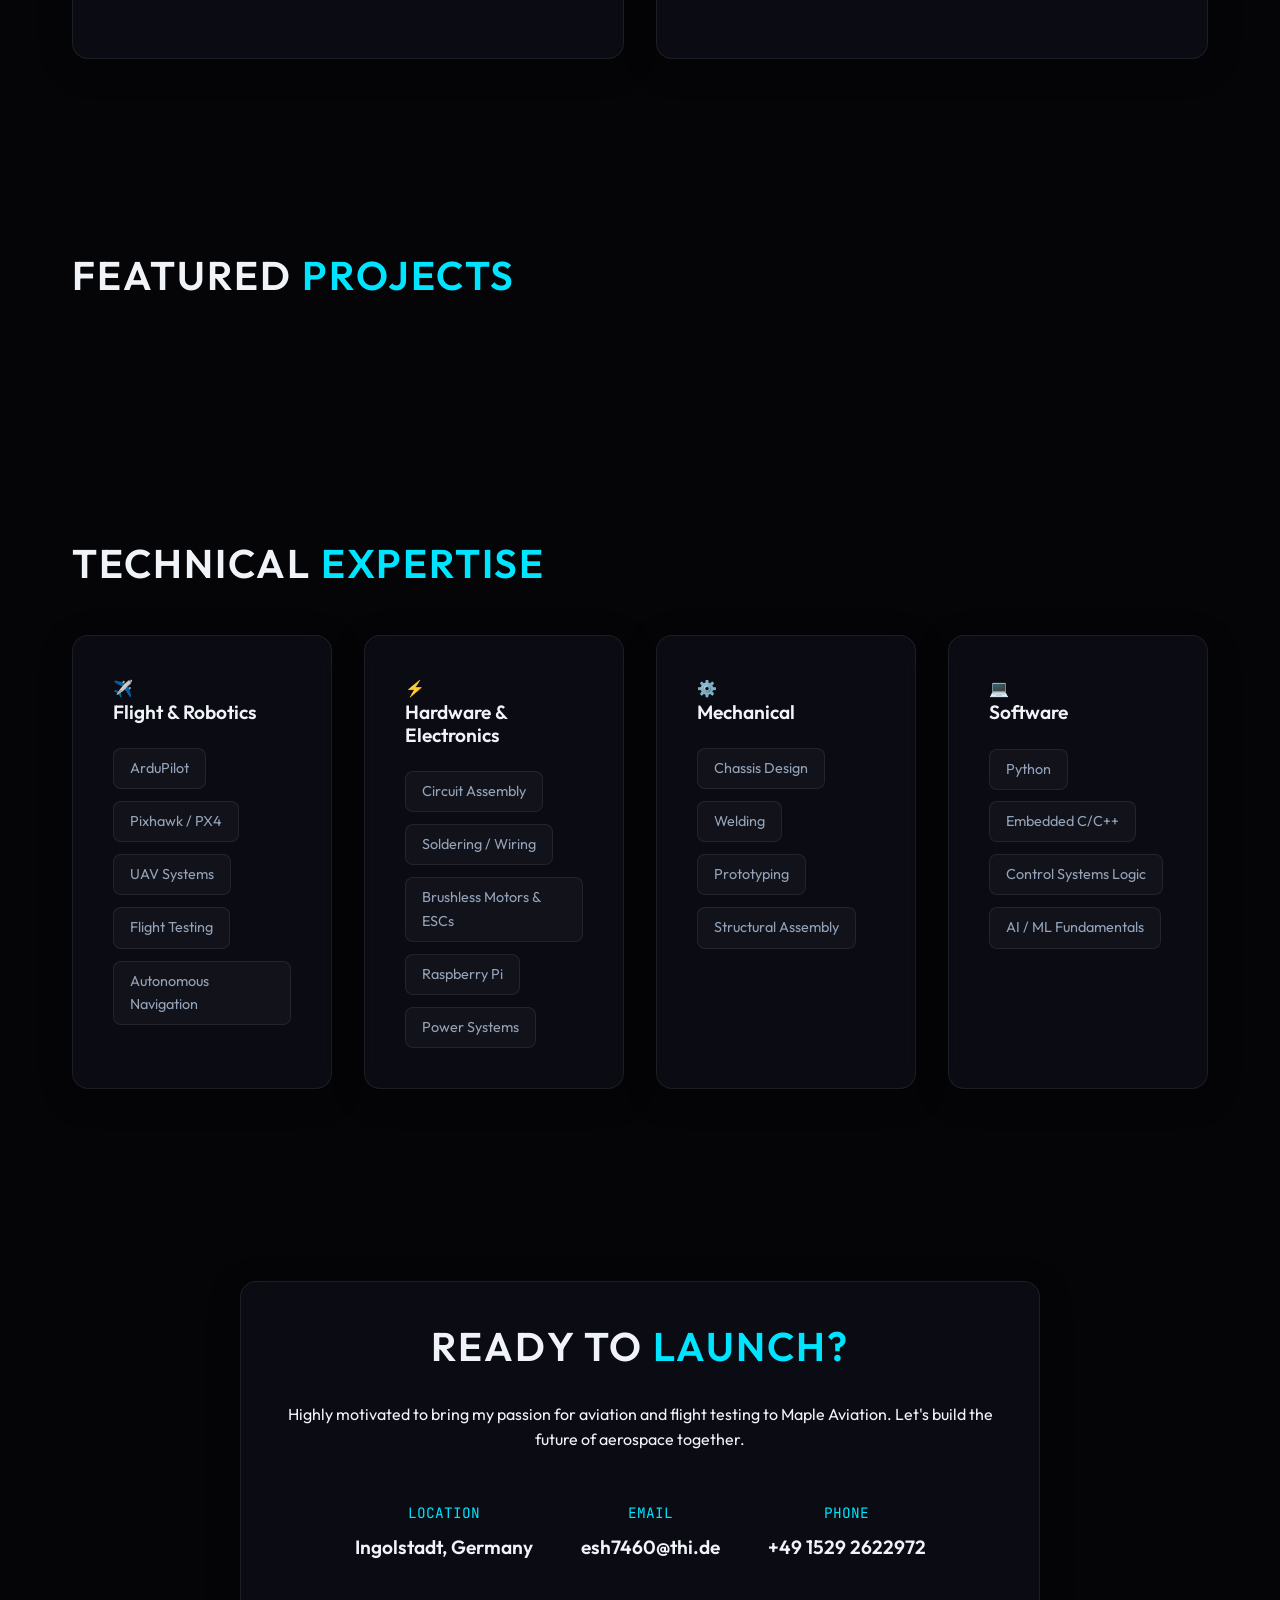
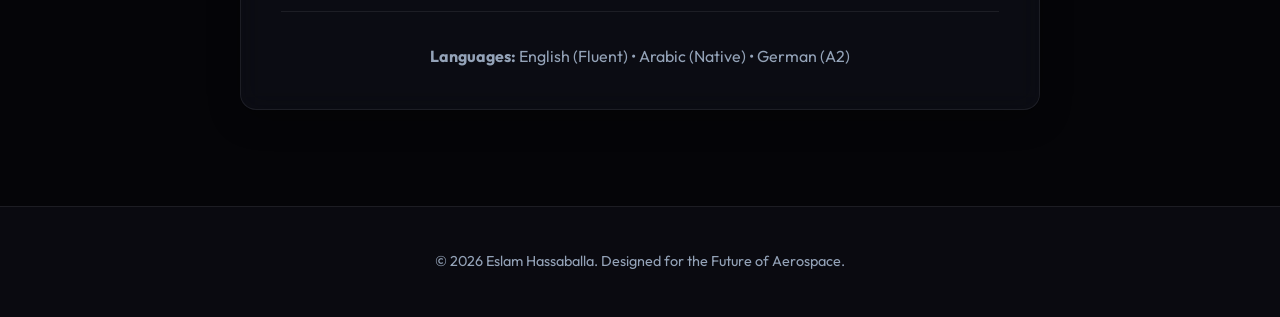
==== commit 0406fe89: "Update hero description text" ====
--- a/index.html
+++ b/index.html
@@ -72,8 +72,7 @@
             <p class="subtitle" style="font-size: 0.95rem; margin-top: -0.5rem; opacity: 0.85;">UAV & Robotics Enthusiast and Builder</p>
             <h1 class="glitch-text">Eslam Hassaballa</h1>
             <p class="description">
-                Bridging the gap between software intelligence and mechanical reality. Specializing in UAV flight
-                testing, autonomous robotics, and advanced manufacturing.
+                Bridging the gap between software intelligence and mechanical reality. Builder of autonomous robots, UAV systems, and things that move in the real world.
             </p>
             <div class="hero-cta">
                 <a href="#projects" class="btn btn-primary">View Projects</a>
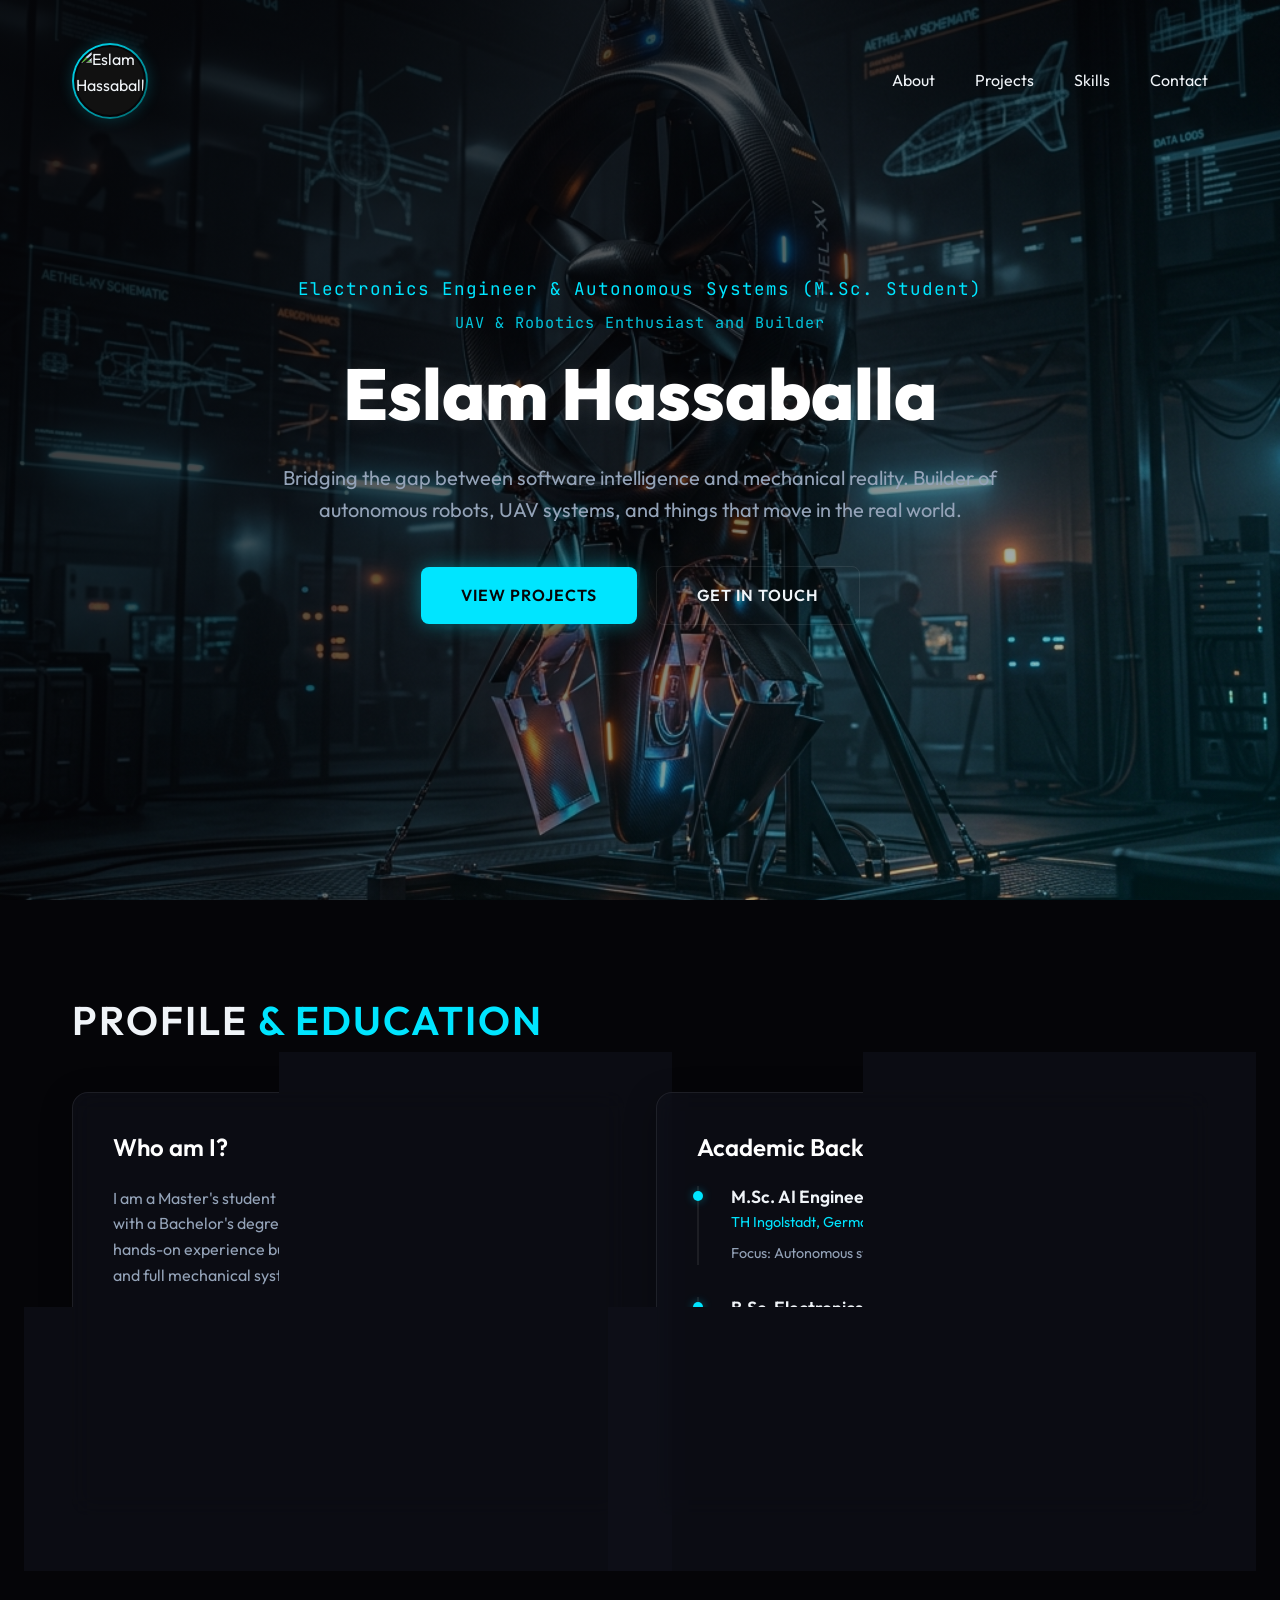
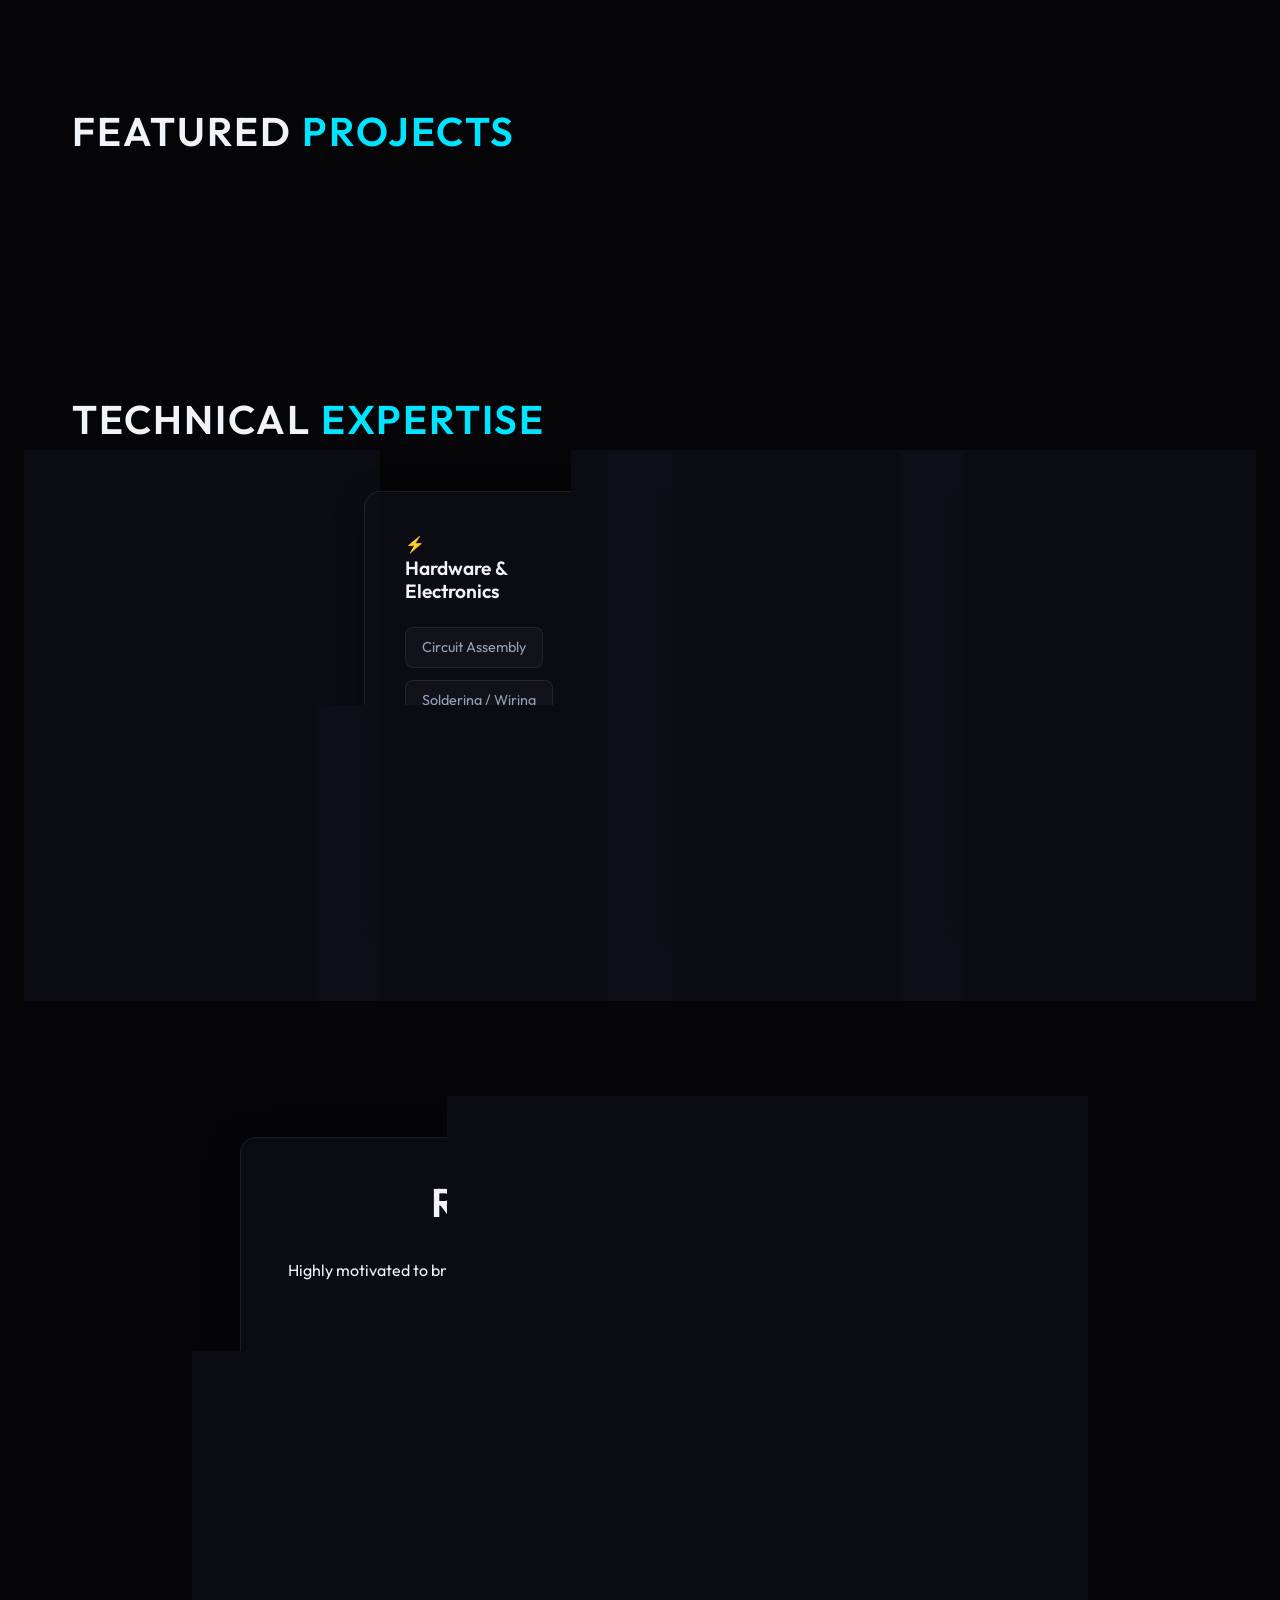
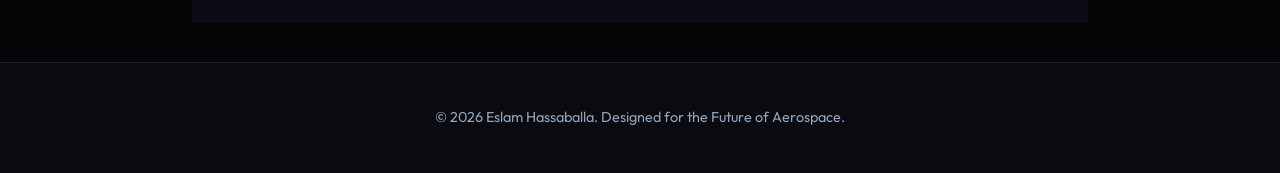
==== commit d97e4589: "Condense About section text" ====
--- a/index.html
+++ b/index.html
@@ -88,14 +88,8 @@
             <div class="about-grid">
                 <div class="about-text card glass">
                     <h3>Who am I?</h3>
-                    <p>I am a Master’s student in AI Engineering of Autonomous Systems with a Bachelor’s degree in
-                        Electronics Engineering. My expertise is grounded in strong hands-on experience building drones,
-                        autonomous robots, and full mechanical systems.</p>
-                    <p>My passion for aerospace started at home — my father is a Major General and engineer in the Egyptian Air Force. Growing up around aircraft and the people who kept them flying shaped the way I think about engineering: precise, reliable, and built to perform under pressure. That foundation drives everything I build today, from autonomous robots to UAV systems.</p>
-                    <p>I am deeply passionate about UAVs, flight testing, and real-world engineering, possessing
-                        practical skills spanning electronics, embedded systems, and mechanical fabrication. Whether
-                        it's spot welding, configuring a Pixhawk, or designing control logic, I thrive at the bleeding
-                        edge of robotics.</p>
+                    <p>I am a Master's student in AI Engineering of Autonomous Systems with a Bachelor's degree in Electronics Engineering, with strong hands-on experience building autonomous robots, UAV platforms, and full mechanical systems.</p>
+                    <p>My passion for aerospace started at home — my father is a Major General and engineer in the Egyptian Air Force. Growing up around aircraft and the people who kept them flying shaped the way I think about engineering: precise, reliable, and built to perform under pressure. That foundation drives everything I build today.</p>
                 </div>
                 <div class="education-timeline card glass">
                     <h3>Academic Background</h3>
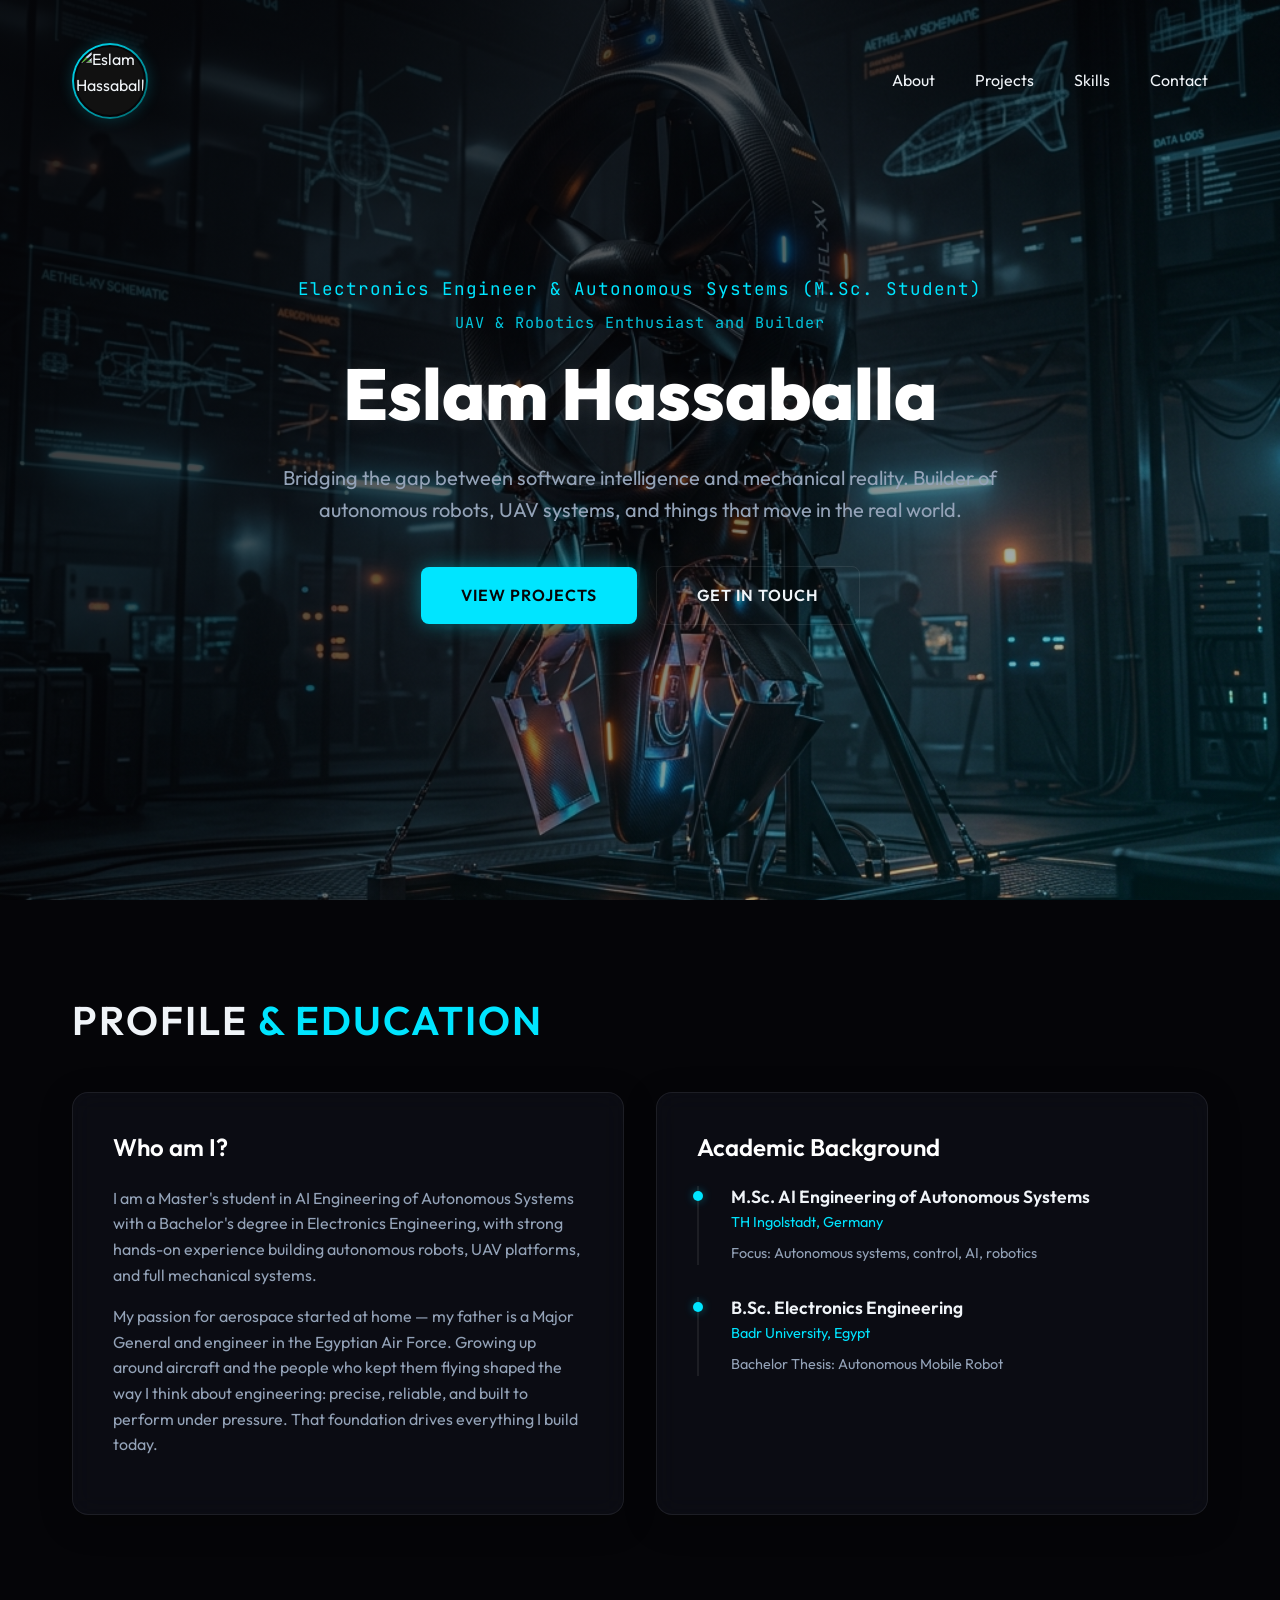
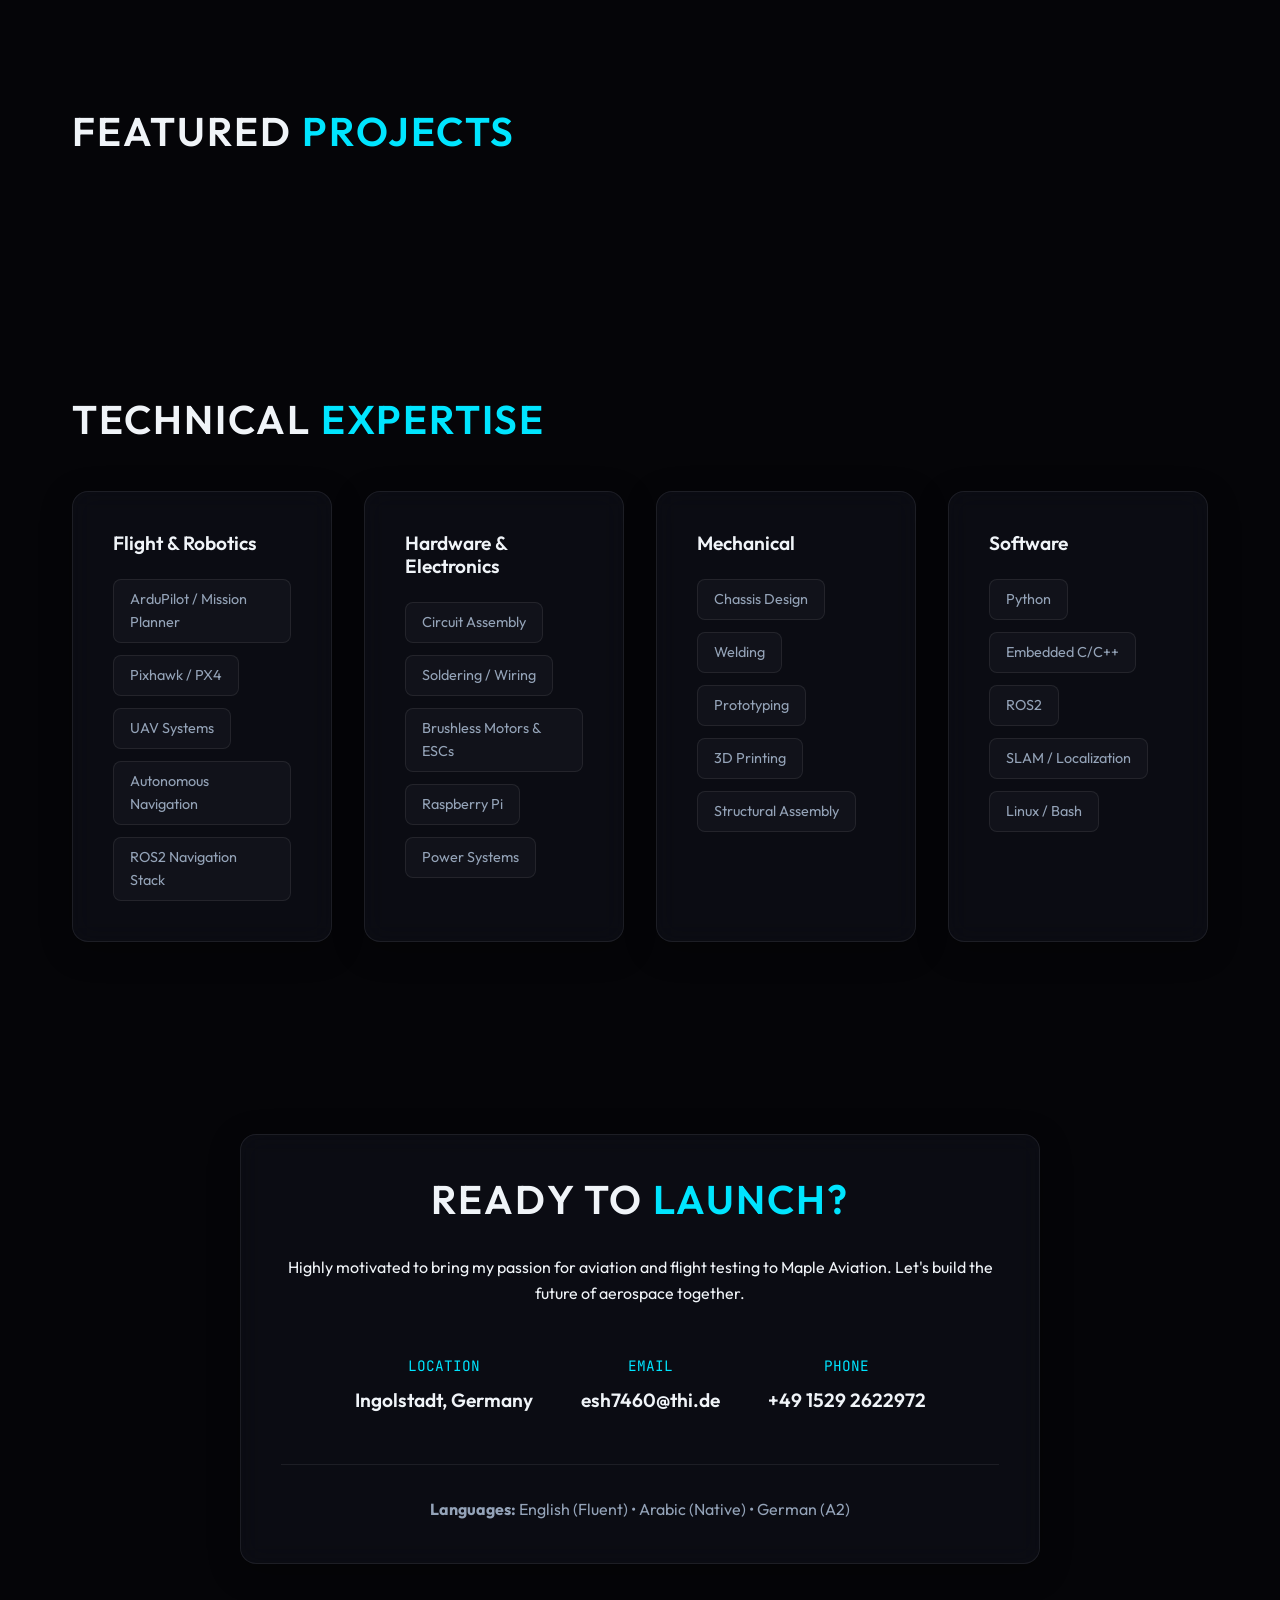
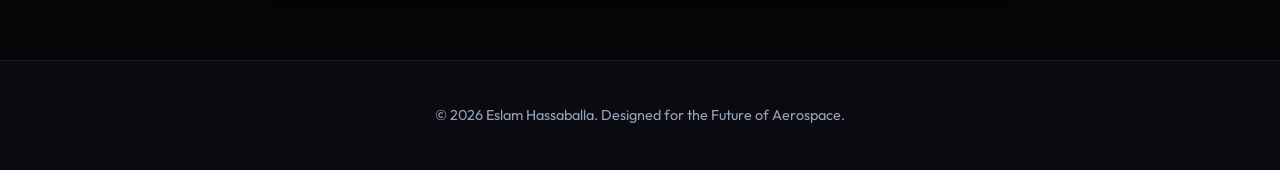
==== commit 5591d7aa: "Redesign Technical Expertise section" ====
--- a/index.html
+++ b/index.html
@@ -127,19 +127,17 @@
             <div class="skills-container">
 
                 <div class="skill-category card glass">
-                    <div class="skill-icon">✈️</div>
                     <h3>Flight & Robotics</h3>
                     <div class="skill-tags">
-                        <span class="tag">ArduPilot</span>
+                        <span class="tag">ArduPilot / Mission Planner</span>
                         <span class="tag">Pixhawk / PX4</span>
                         <span class="tag">UAV Systems</span>
-                        <span class="tag">Flight Testing</span>
                         <span class="tag">Autonomous Navigation</span>
-                    </div>
-                </div>
-
-                <div class="skill-category card glass">
-                    <div class="skill-icon">⚡</div>
+                        <span class="tag">ROS2 Navigation Stack</span>
+                    </div>
+                </div>
+
+                <div class="skill-category card glass">
                     <h3>Hardware & Electronics</h3>
                     <div class="skill-tags">
                         <span class="tag">Circuit Assembly</span>
@@ -151,24 +149,24 @@
                 </div>
 
                 <div class="skill-category card glass">
-                    <div class="skill-icon">⚙️</div>
                     <h3>Mechanical</h3>
                     <div class="skill-tags">
                         <span class="tag">Chassis Design</span>
                         <span class="tag">Welding</span>
                         <span class="tag">Prototyping</span>
+                        <span class="tag">3D Printing</span>
                         <span class="tag">Structural Assembly</span>
                     </div>
                 </div>
 
                 <div class="skill-category card glass">
-                    <div class="skill-icon">💻</div>
                     <h3>Software</h3>
                     <div class="skill-tags">
                         <span class="tag">Python</span>
                         <span class="tag">Embedded C/C++</span>
-                        <span class="tag">Control Systems Logic</span>
-                        <span class="tag">AI / ML Fundamentals</span>
+                        <span class="tag">ROS2</span>
+                        <span class="tag">SLAM / Localization</span>
+                        <span class="tag">Linux / Bash</span>
                     </div>
                 </div>
 
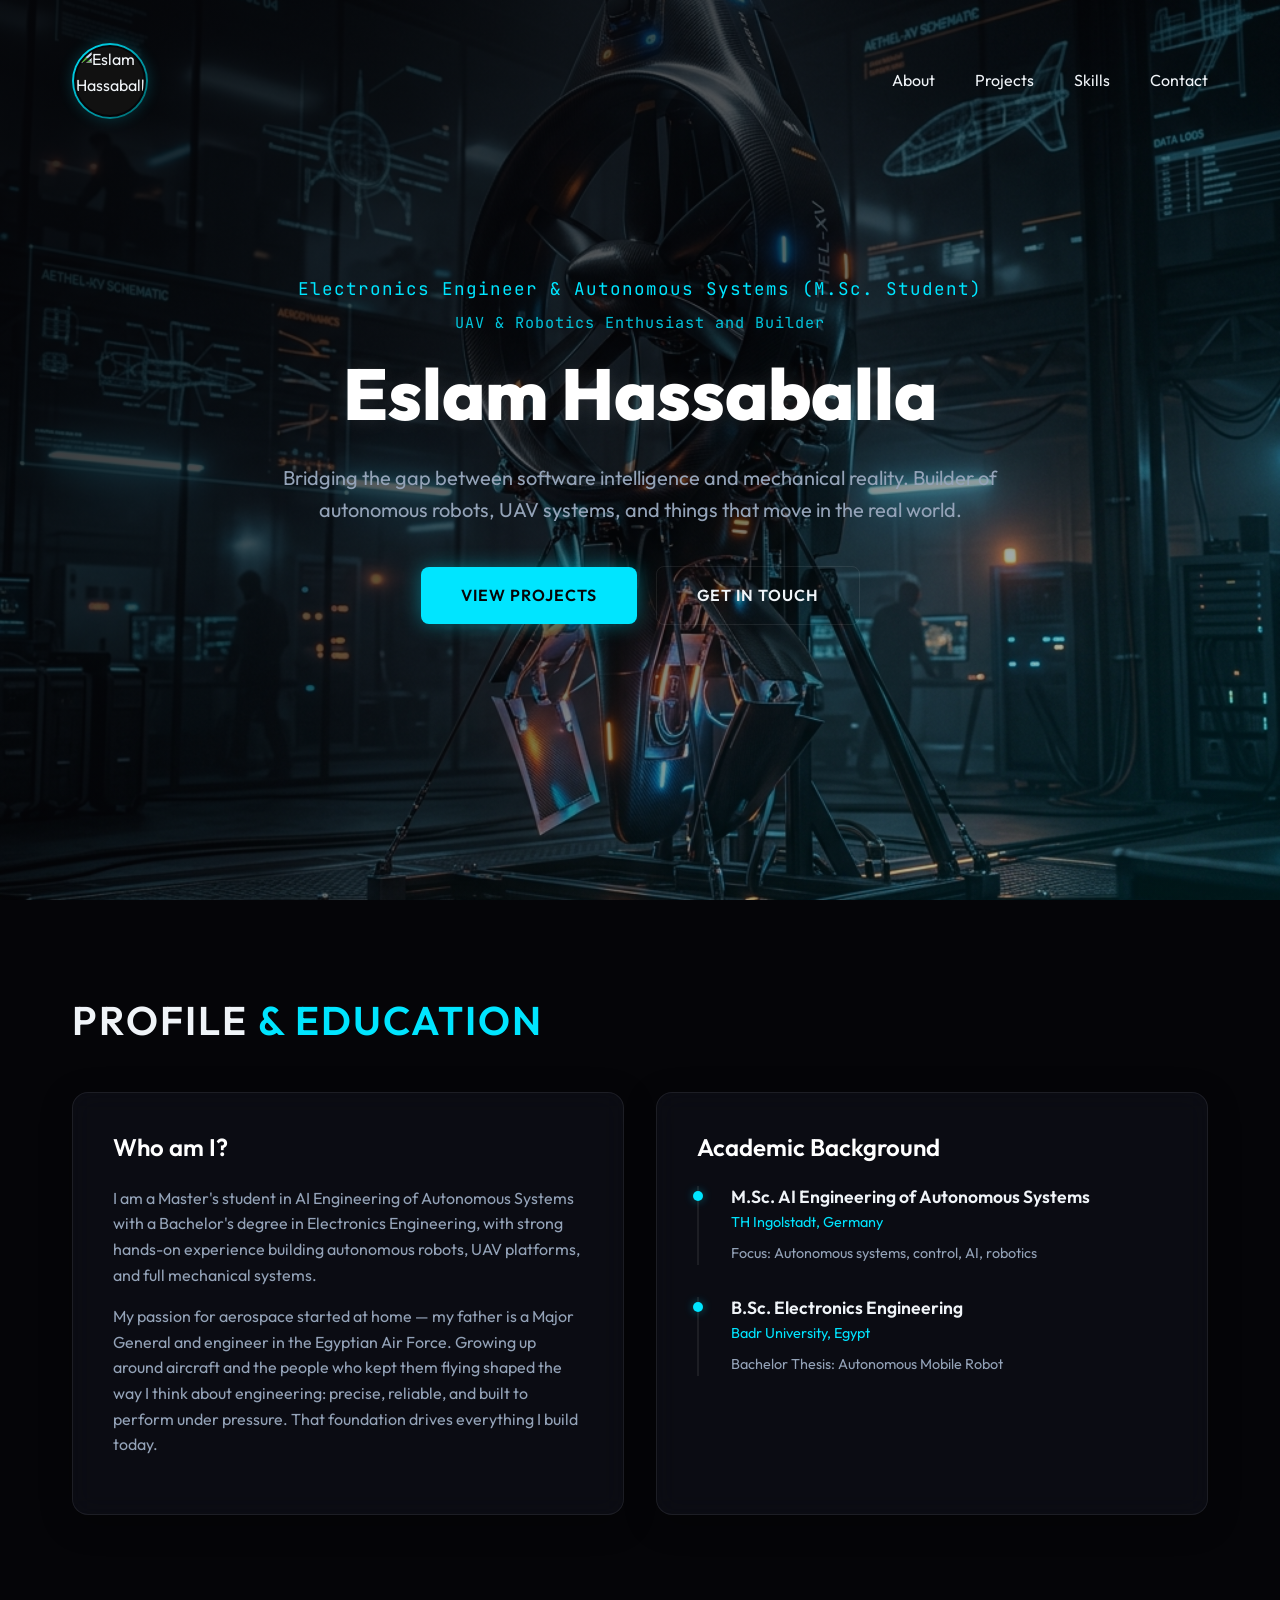
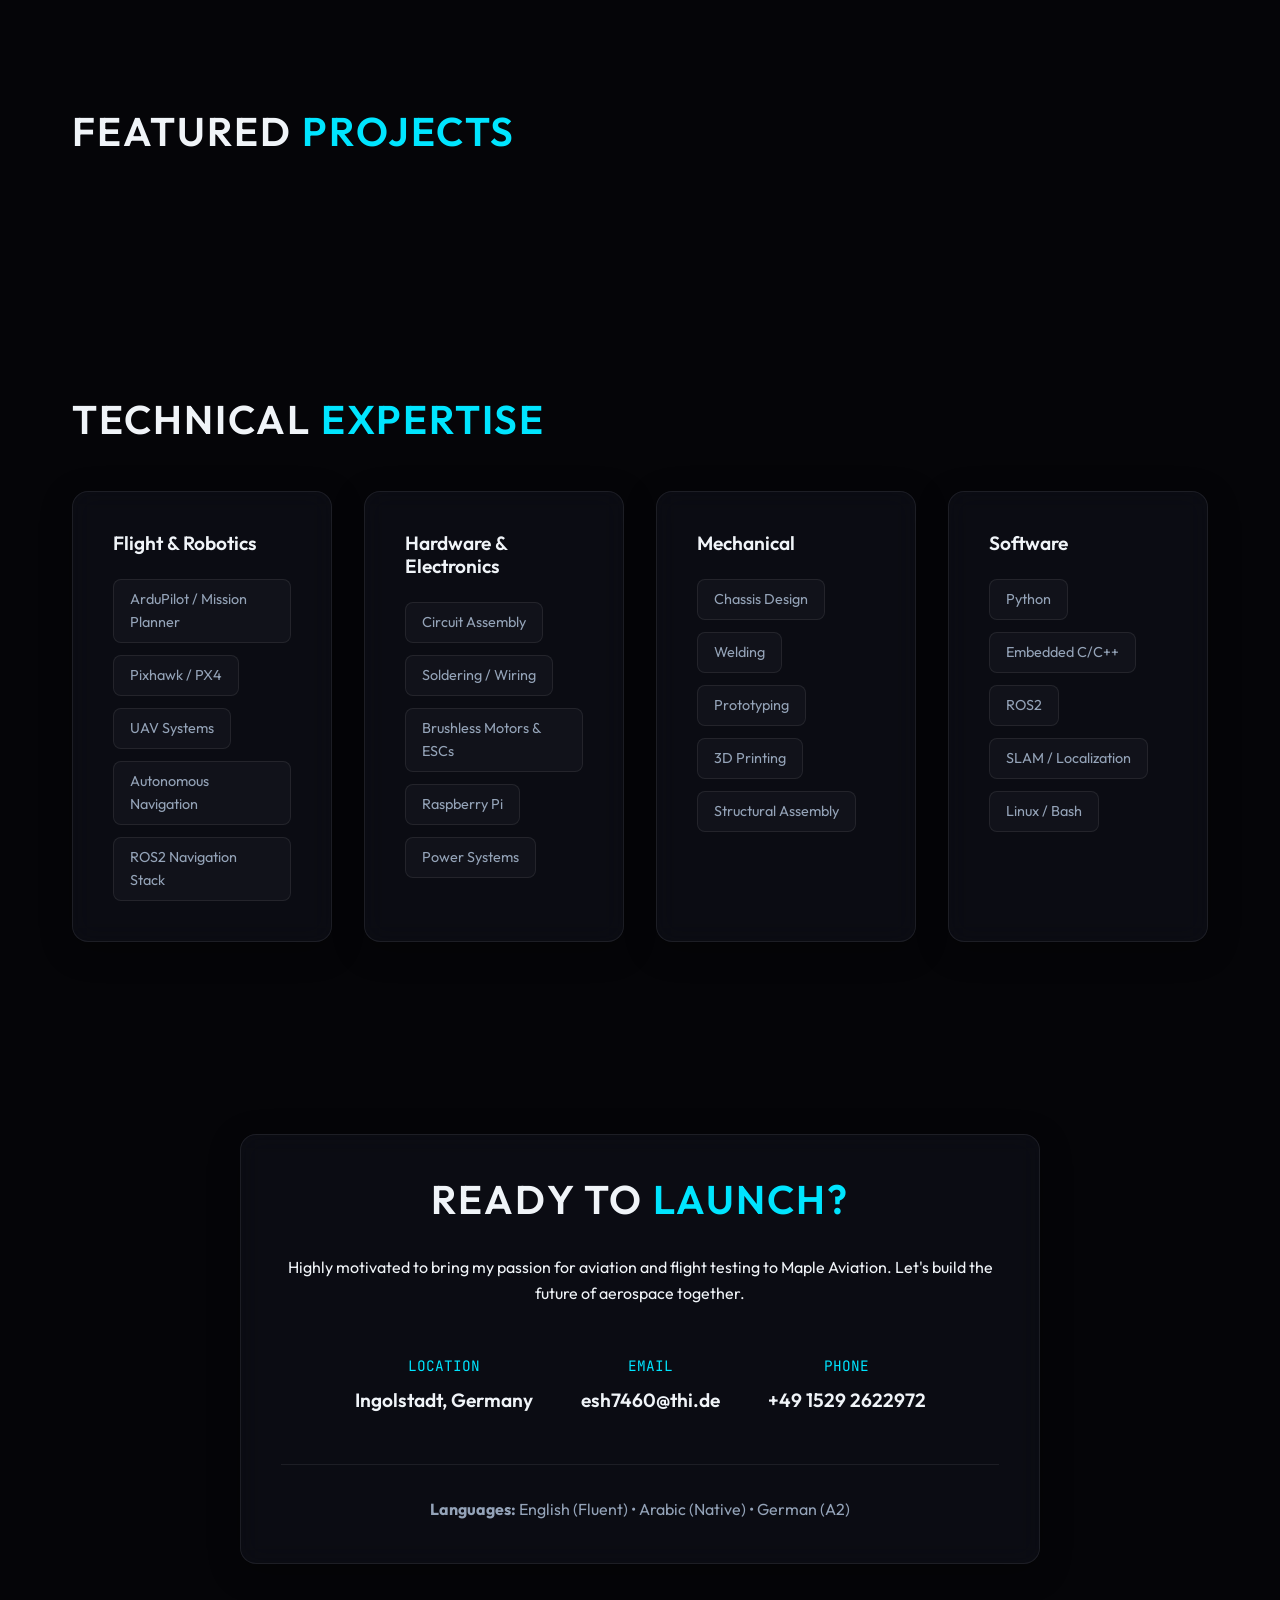
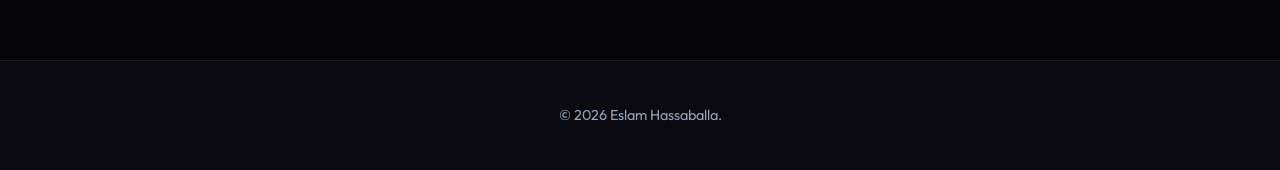
==== commit 633f8df2: "Remove tagline from footer" ====
--- a/index.html
+++ b/index.html
@@ -221,7 +221,7 @@
 
     <footer>
         <div class="container">
-            <p>&copy; 2026 Eslam Hassaballa. Designed for the Future of Aerospace.</p>
+            <p>&copy; 2026 Eslam Hassaballa.</p>
         </div>
     </footer>
 
